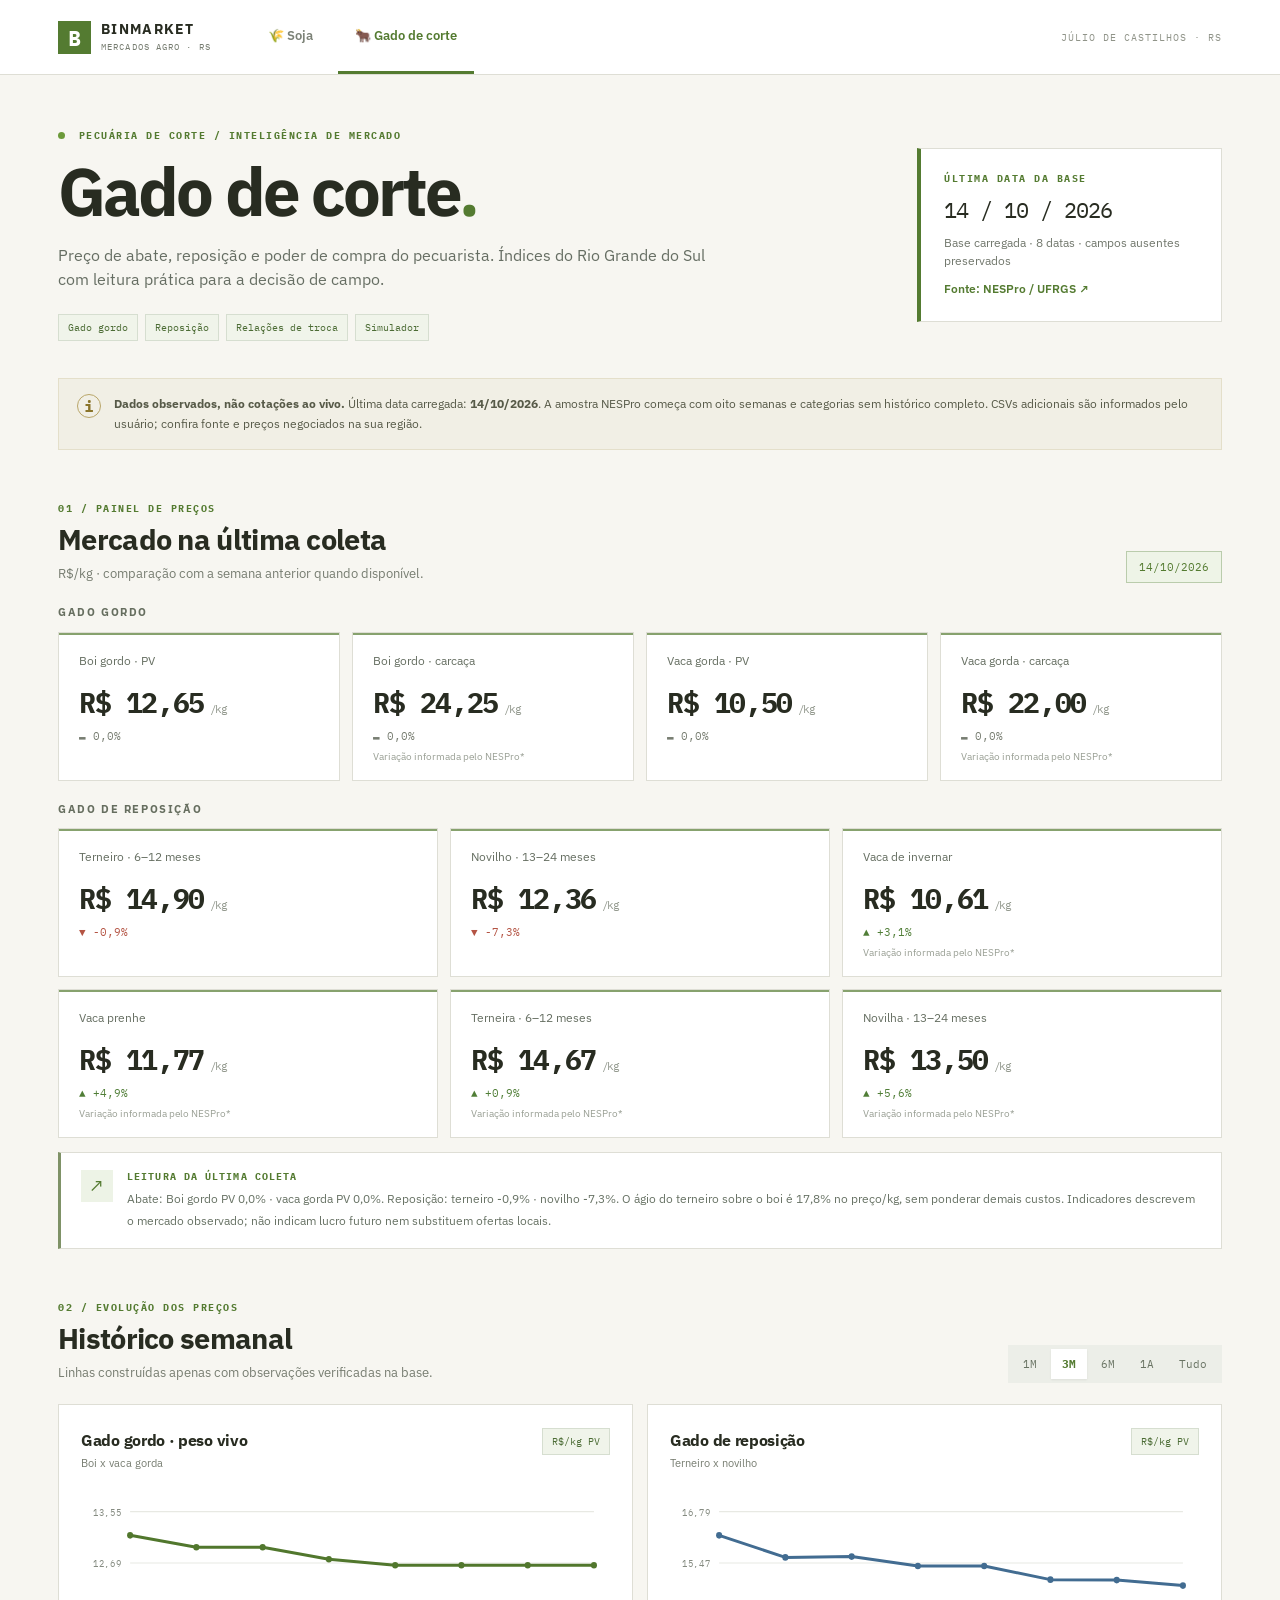
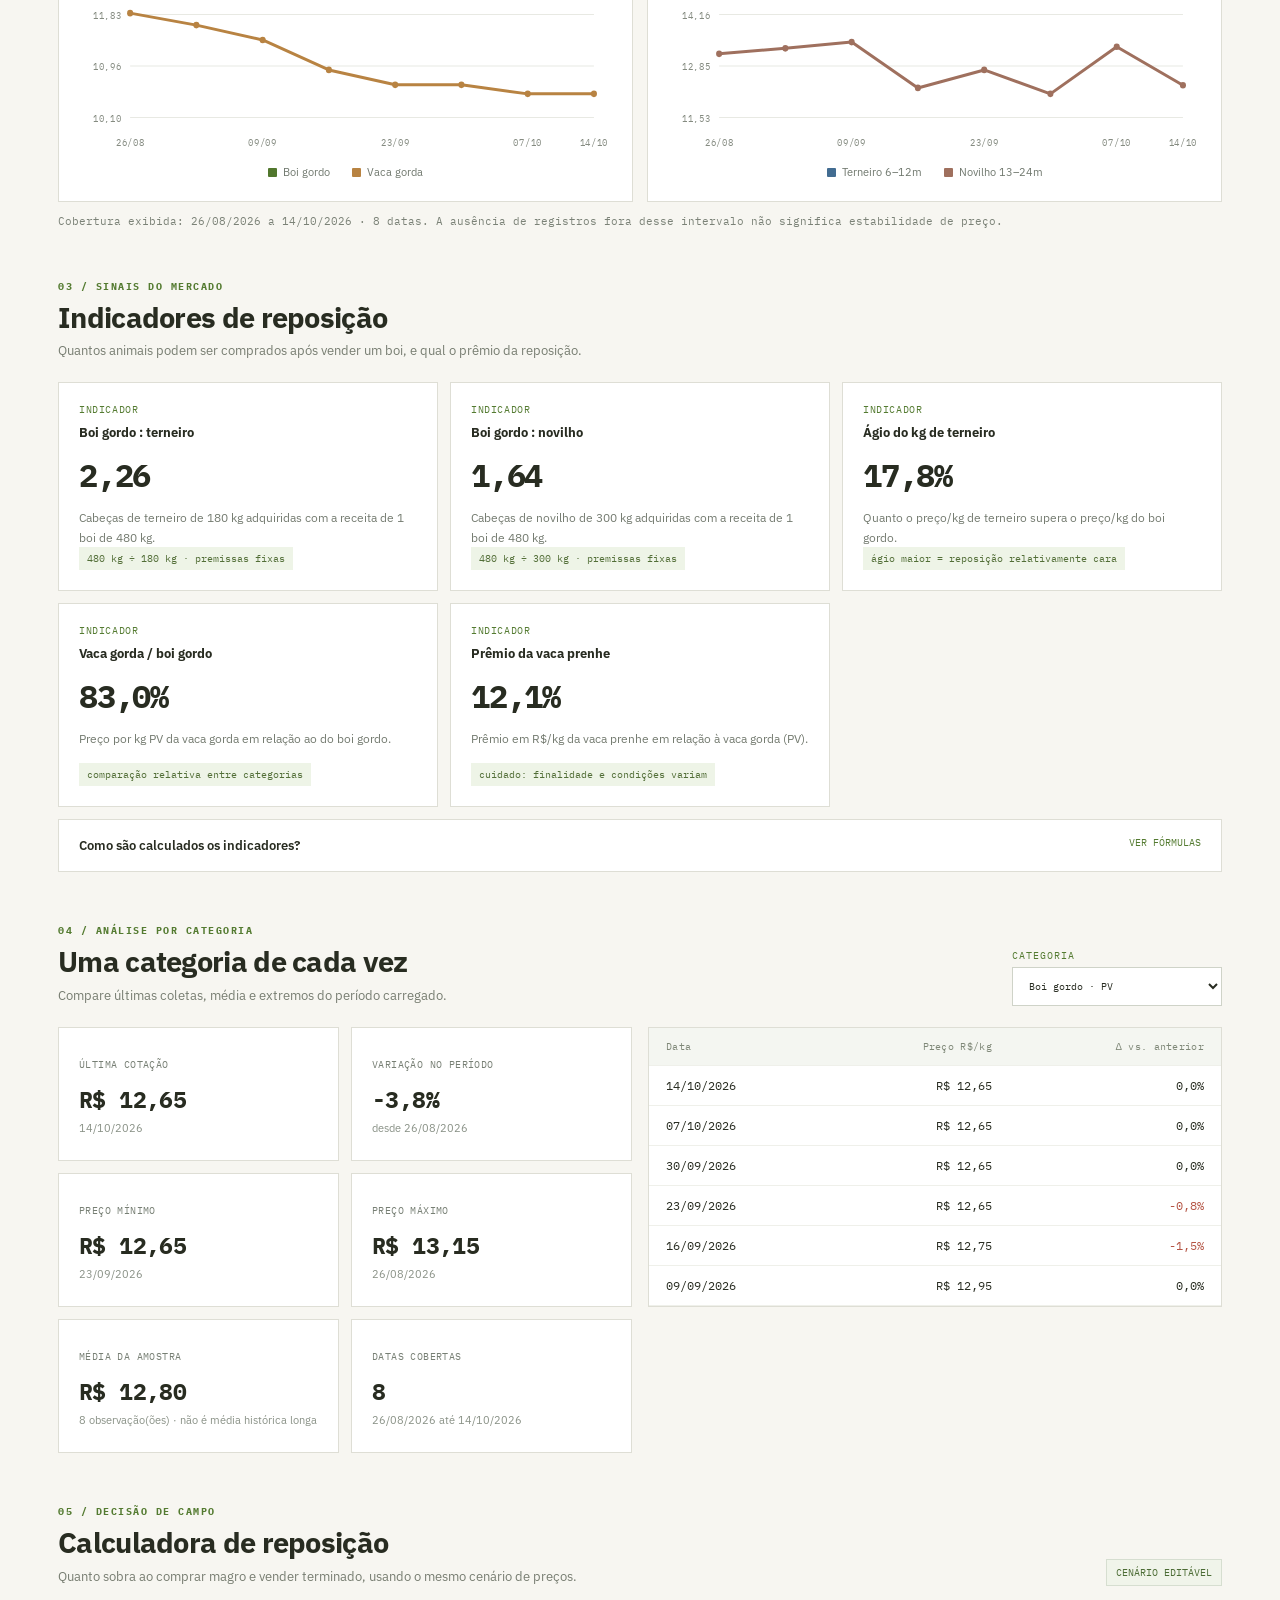
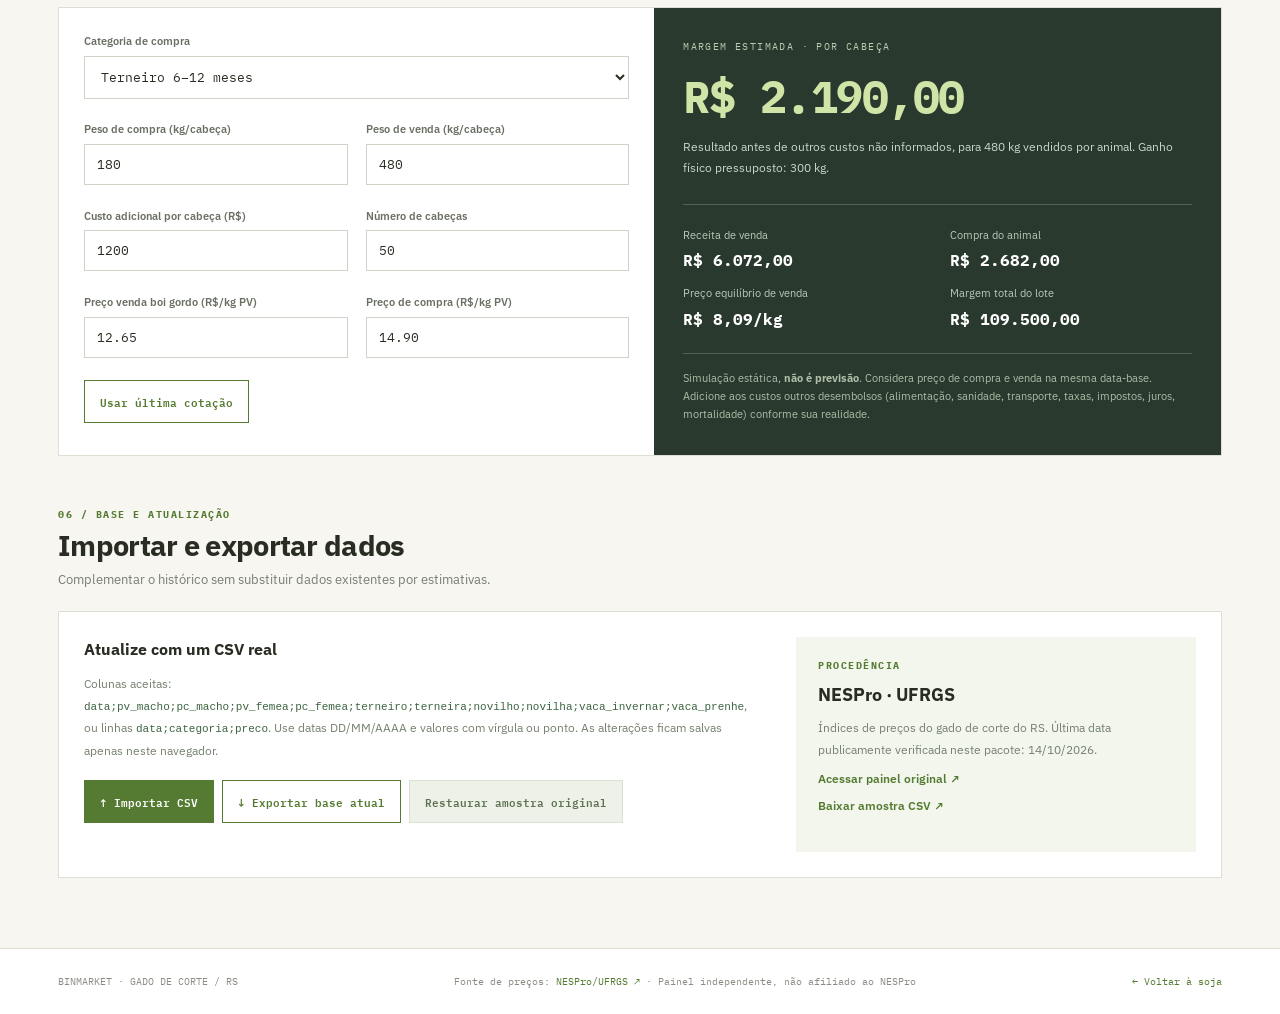
==== bovinos.html @ 2b0706f9 "feat: integrar painel de gado de corte ao BinMarket" ====
<!DOCTYPE html>
<html lang="pt-BR">
<head>
<meta charset="utf-8"><meta name="viewport" content="width=device-width, initial-scale=1">
<title>Gado de corte · BinMarket RS</title>
<meta name="description" content="Painel de gado gordo e reposição no RS. Preços NESPro/UFRGS, relações de troca, gráficos históricos e simulador de reposição.">
<link rel="preconnect" href="https://fonts.googleapis.com">
<link rel="preconnect" href="https://fonts.gstatic.com" crossorigin>
<link href="https://fonts.googleapis.com/css2?family=IBM+Plex+Mono:wght@400;500;600;700&family=IBM+Plex+Sans:wght@400;500;600;700&display=swap" rel="stylesheet">
<link rel="stylesheet" href="assets/bovinos.css">
<script defer src="assets/bovinos.js"></script>
</head>
<body>
<header class="app-nav" aria-label="Navegação do painel">
  <div class="app-nav-inner">
    <a class="brand" href="index.html"><span class="brand-square">B</span><span><strong>BINMARKET</strong><small>MERCADOS AGRO · RS</small></span></a>
    <nav class="market-tabs" aria-label="Mercado"><a href="index.html">🌾 Soja</a><a class="active" aria-current="page" href="bovinos.html">🐂 Gado de corte</a></nav>
    <span class="nav-region">JÚLIO DE CASTILHOS · RS</span>
  </div>
</header>
<main class="wrap">
  <section class="hero">
    <div><div class="eyebrow"><span class="pulse"></span> PECUÁRIA DE CORTE / INTELIGÊNCIA DE MERCADO</div><h1>Gado de corte<span class="title-dot">.</span></h1><p>Preço de abate, reposição e poder de compra do pecuarista. Índices do Rio Grande do Sul com leitura prática para a decisão de campo.</p><div class="hero-tags"><span>Gado gordo</span><span>Reposição</span><span>Relações de troca</span><span>Simulador</span></div></div>
    <aside class="hero-aside"><div class="aside-caption">ÚLTIMA DATA DA BASE</div><strong id="sourceDate">14 OUT 2026</strong><span id="seedNote">Série parcial · 8 semanas verificadas</span><a href="https://bovinos-indices.nesproufrgs.com/" target="_blank" rel="noopener noreferrer">Fonte: NESPro / UFRGS ↗</a></aside>
  </section>
  <div class="data-warning" role="note"><span class="warning-icon">i</span><div><strong>Dados observados, não cotações ao vivo.</strong> Última data carregada: <b id="dataWarningDate">14/10/2026</b>. A amostra NESPro começa com oito semanas e categorias sem histórico completo. CSVs adicionais são informados pelo usuário; confira fonte e preços negociados na sua região.</div></div>
  <section class="section" id="overview">
    <div class="section-head"><div><div class="section-index">01 / PAINEL DE PREÇOS</div><h2>Mercado na última coleta</h2><p>R$/kg · comparação com a semana anterior quando disponível.</p></div><div class="date-tag" id="lastDate">14/10/2026</div></div>
    <h3 class="minor-title">Gado gordo</h3><div class="kpi-grid kpi-four" id="slaughterCards"></div>
    <h3 class="minor-title">Gado de reposição</h3><div class="kpi-grid kpi-three" id="replacementCards"></div>
    <div class="market-readout"><div class="readout-mark">↗</div><div><div class="readout-head">LEITURA DA ÚLTIMA COLETA</div><p id="marketReadout">Calculando as variações a partir da série carregada.</p></div></div>
  </section>
  <section class="section" id="serie">
    <div class="section-head"><div><div class="section-index">02 / EVOLUÇÃO DOS PREÇOS</div><h2>Histórico semanal</h2><p>Linhas construídas apenas com observações verificadas na base.</p></div><div class="period-pills" role="group" aria-label="Período do gráfico"><button data-period="1" type="button">1M</button><button data-period="3" class="active" type="button">3M</button><button data-period="6" type="button">6M</button><button data-period="12" type="button">1A</button><button data-period="0" type="button">Tudo</button></div></div>
    <div class="chart-grid"><article class="chart-card"><div class="chart-heading"><div><h3>Gado gordo · peso vivo</h3><p>Boi x vaca gorda</p></div><span class="tag">R$/kg PV</span></div><div id="chartSlaughter" class="chart-wrap"></div><div class="legend"><span><i style="background:#51772d"></i>Boi gordo</span><span><i style="background:#b88342"></i>Vaca gorda</span></div></article><article class="chart-card"><div class="chart-heading"><div><h3>Gado de reposição</h3><p>Terneiro x novilho</p></div><span class="tag">R$/kg PV</span></div><div id="chartReplacement" class="chart-wrap"></div><div class="legend"><span><i style="background:#426c91"></i>Terneiro 6–12m</span><span><i style="background:#9f705e"></i>Novilho 13–24m</span></div></article></div>
    <div class="chart-foot" id="coverageNote"></div>
  </section>
  <section class="section" id="indicadores"><div class="section-head"><div><div class="section-index">03 / SINAIS DO MERCADO</div><h2>Indicadores de reposição</h2><p>Quantos animais podem ser comprados após vender um boi, e qual o prêmio da reposição.</p></div></div><div id="ratioCards" class="ratio-grid"></div>
    <details class="method"><summary>Como são calculados os indicadores? <span>VER FÓRMULAS</span></summary><div class="method-body"><p><b>Boi : terneiro</b> = (R$/kg boi × peso boi) ÷ (R$/kg terneiro × peso terneiro).</p><p><b>Boi : novilho</b> = (R$/kg boi × peso boi) ÷ (R$/kg novilho × peso novilho).</p><p><b>Ágio</b> = [(R$/kg terneiro ÷ R$/kg boi) − 1] × 100. <b>Vaca/boi</b> = (R$/kg vaca gorda ÷ R$/kg boi gordo) × 100.</p><p>São referências econômicas parciais: frete, impostos, comissão, perdas, ganho de peso e capital de giro podem alterar a vantagem real. Estes indicadores usam pesos de referência fixos (480, 180 e 300 kg); no simulador, você pode escolher outros pesos para seu negócio.</p></div></details>
  </section>
  <section class="section" id="detalhe"><div class="section-head"><div><div class="section-index">04 / ANÁLISE POR CATEGORIA</div><h2>Uma categoria de cada vez</h2><p>Compare últimas coletas, média e extremos do período carregado.</p></div><label class="select-box">CATEGORIA <select id="categorySelect"></select></label></div><div class="detail-grid"><div class="stat-grid" id="categoryStats"></div><div class="history-table-wrap"><table><thead><tr><th>Data</th><th>Preço R$/kg</th><th>Δ vs. anterior</th></tr></thead><tbody id="historyRows"></tbody></table></div></div></section>
  <section class="section" id="simular"><div class="section-head"><div><div class="section-index">05 / DECISÃO DE CAMPO</div><h2>Calculadora de reposição</h2><p>Quanto sobra ao comprar magro e vender terminado, usando o mesmo cenário de preços.</p></div><span class="tag">CENÁRIO EDITÁVEL</span></div><div class="sim-shell"><div class="sim-form"><label>Categoria de compra<select id="simCategory"><option value="terneiro">Terneiro 6–12 meses</option><option value="novilho">Novilho 13–24 meses</option></select></label><label>Peso de compra (kg/cabeça)<input id="purchaseWeight" type="number" min="1" max="1000" step="1" value="180"></label><label>Peso de venda (kg/cabeça)<input id="saleWeight" type="number" min="1" max="1300" step="1" value="480"></label><label>Custo adicional por cabeça (R$)<input id="costHead" type="number" min="0" step="50" value="1200"></label><label>Número de cabeças<input id="heads" type="number" min="1" max="100000" step="1" value="50"></label><label>Preço venda boi gordo (R$/kg PV)<input id="salePrice" type="number" min="0.01" step="0.01" value="12.65"></label><label>Preço de compra (R$/kg PV)<input id="purchasePrice" type="number" min="0.01" step="0.01" value="14.90"></label><div class="sim-actions"><button id="resetPrices" type="button" class="btn-outline">Usar última cotação</button></div></div><div class="sim-result"><div class="result-label">MARGEM ESTIMADA · POR CABEÇA</div><div id="marginHead" class="result-number">—</div><p id="marginDescription"></p><div class="result-grid"><div><small>Receita de venda</small><strong id="revenueHead">—</strong></div><div><small>Compra do animal</small><strong id="purchaseHead">—</strong></div><div><small>Preço equilíbrio de venda</small><strong id="breakEven">—</strong></div><div><small>Margem total do lote</small><strong id="marginTotal">—</strong></div></div><div class="sim-note">Simulação estática, <b>não é previsão</b>. Considera preço de compra e venda na mesma data-base. Adicione aos custos outros desembolsos (alimentação, sanidade, transporte, taxas, impostos, juros, mortalidade) conforme sua realidade.</div></div></div></section>
  <section class="section" id="dados"><div class="section-head"><div><div class="section-index">06 / BASE E ATUALIZAÇÃO</div><h2>Importar e exportar dados</h2><p>Complementar o histórico sem substituir dados existentes por estimativas.</p></div></div><div class="import-panel"><div><h3>Atualize com um CSV real</h3><p>Colunas aceitas: <code>data;pv_macho;pc_macho;pv_femea;pc_femea;terneiro;terneira;novilho;novilha;vaca_invernar;vaca_prenhe</code>, ou linhas <code>data;categoria;preco</code>. Use datas DD/MM/AAAA e valores com vírgula ou ponto. As alterações ficam salvas apenas neste navegador.</p><div class="button-bar"><label class="btn-primary file-btn">↑ Importar CSV<input type="file" id="csvInput" accept=".csv,text/csv,text/plain" hidden></label><button type="button" class="btn-outline" id="exportCsv">↓ Exportar base atual</button><button type="button" class="btn-soft" id="resetData">Restaurar amostra original</button></div><div id="importStatus" class="import-status" role="status" aria-live="polite"></div></div><aside class="source-box"><span class="source-head">PROCEDÊNCIA</span><strong>NESPro · UFRGS</strong><p>Índices de preços do gado de corte do RS. Última data publicamente verificada neste pacote: 14/10/2026.</p><a href="https://bovinos-indices.nesproufrgs.com/" target="_blank" rel="noopener noreferrer">Acessar painel original ↗</a><a href="data/bovinos/nespro_2026-10-14.csv" download>Baixar amostra CSV ↗</a></aside></div></section>
</main>
<footer><div class="wrap footer-inner"><span>BINMARKET · GADO DE CORTE / RS</span><span>Fonte de preços: <a href="https://bovinos-indices.nesproufrgs.com/" target="_blank" rel="noopener noreferrer">NESPro/UFRGS ↗</a> · Painel independente, não afiliado ao NESPro</span><a href="index.html">← Voltar à soja</a></div></footer>
<div id="chartTooltip" class="chart-tooltip" role="tooltip" hidden></div>
</body></html>
---- assets/bovinos.css ----
:root{--bg:#f7f6f1;--card:#fff;--ink:#282c21;--muted:#777d71;--line:#deded5;--green:#547b31;--green-soft:#ecf2e5;--blue:#426c91;--brown:#b88342;--red:#b45444;--mono:'IBM Plex Mono',monospace;--sans:'IBM Plex Sans',sans-serif}
*{box-sizing:border-box}html{scroll-behavior:smooth}body{margin:0;background:var(--bg);font-family:var(--sans);color:var(--ink);line-height:1.5}button,input,select{font:inherit}button,a{transition:background .15s,color .15s,border-color .15s}a{color:var(--green)}.wrap{max-width:1220px;margin:0 auto;padding:0 28px}.app-nav{background:#fff;border-bottom:1px solid var(--line)}.app-nav-inner{max-width:1220px;min-height:74px;margin:auto;padding:0 28px;display:flex;align-items:center;gap:40px}.brand{display:flex;align-items:center;gap:10px;text-decoration:none;color:var(--ink);white-space:nowrap}.brand-square{display:grid;place-items:center;width:33px;height:33px;background:var(--green);color:#fff;font:bold 22px var(--mono)}.brand strong{display:block;font-size:14px;line-height:1.1;letter-spacing:1.3px}.brand small{display:block;margin-top:3px;font:9px var(--mono);letter-spacing:1.1px;color:var(--muted)}.market-tabs{align-self:stretch;display:flex;align-items:stretch;gap:8px}.market-tabs a{display:flex;align-items:center;padding:0 17px;border-bottom:3px solid transparent;text-decoration:none;font-weight:600;font-size:13px;color:#7c8277}.market-tabs a:hover{color:var(--ink)}.market-tabs a.active{color:var(--green);border-bottom-color:var(--green)}.nav-region{margin-left:auto;color:#909489;font:10px var(--mono);letter-spacing:1px;white-space:nowrap}.hero{display:grid;grid-template-columns:1fr 305px;gap:60px;align-items:center;padding:54px 0 37px}.eyebrow,.section-index,.aside-caption,.source-head{font:10px var(--mono);color:var(--green);letter-spacing:1.5px;font-weight:700}.pulse{display:inline-block;width:7px;height:7px;border-radius:50%;background:#6c9a3a;margin-right:6px}.hero h1{font-size:clamp(40px,5.4vw,67px);letter-spacing:-2.9px;line-height:1.06;margin:13px 0 17px;font-weight:700}.title-dot{color:var(--green)}.hero p{max-width:650px;color:#666e63;font-size:16px;margin:0 0 23px}.hero-tags{display:flex;gap:7px;flex-wrap:wrap}.hero-tags span,.tag{font:10px var(--mono);padding:6px 9px;border:1px solid #d6ded0;color:#4c6c35;background:#f0f4ea;white-space:nowrap}.hero-aside{border:1px solid var(--line);border-left:4px solid var(--green);padding:23px;background:white;display:flex;flex-direction:column;gap:10px}.hero-aside strong{font:22px var(--mono);letter-spacing:-1px}.hero-aside>span{font-size:12px;color:#71776c}.hero-aside a{font-size:12px;font-weight:600;text-decoration:none}.data-warning{display:flex;gap:13px;padding:15px 18px;background:#f1efe5;border:1px solid #e4dfca;color:#575a48;font-size:12px;line-height:1.65}.warning-icon{font:bold 16px var(--mono);display:grid;place-items:center;width:24px;height:24px;flex:none;border:1px solid #b9a669;border-radius:50%;color:#8a742a}.section{margin-top:52px}.section-head{display:flex;justify-content:space-between;align-items:end;gap:20px;margin-bottom:21px}.section-head h2{font-size:29px;line-height:1.1;margin:9px 0 8px;letter-spacing:-.7px}.section-head p{font-size:13px;color:var(--muted);margin:0}.date-tag{font:11px var(--mono);color:var(--green);padding:8px 12px;border:1px solid #baccac;background:#eef4e7;white-space:nowrap}.minor-title{font-size:11px;font-weight:700;letter-spacing:1.6px;text-transform:uppercase;margin:20px 0 11px;color:#666e5f}.kpi-grid{display:grid;gap:12px}.kpi-four{grid-template-columns:repeat(4,minmax(0,1fr))}.kpi-three{grid-template-columns:repeat(3,minmax(0,1fr))}.kpi{background:var(--card);border:1px solid var(--line);padding:19px 20px 16px;min-height:132px;position:relative}.kpi:before{content:'';position:absolute;top:0;left:0;right:0;height:2px;background:var(--green);opacity:.7}.kpi-label{font-size:12px;color:#666f62}.kpi-price{font:700 28px var(--mono);margin:14px 0 8px;letter-spacing:-1.4px;white-space:nowrap}.kpi-price small{font:11px var(--mono);color:#92988d;margin-left:6px}.delta{font:11px var(--mono);display:flex;gap:7px;align-items:center}.delta.up{color:#507e37}.delta.down{color:var(--red)}.delta.flat{color:var(--muted)}.kpi-note{font-size:10px;color:#999f94;margin-top:6px}.period-pills{display:flex;gap:3px;background:#eceee8;padding:4px}.period-pills button{border:0;background:transparent;padding:8px 11px;font:11px var(--mono);color:#697363;cursor:pointer}.period-pills button.active{background:#fff;color:var(--green);box-shadow:0 1px 2px #0001;font-weight:700}.chart-grid{display:grid;grid-template-columns:1fr 1fr;gap:14px}.chart-card{border:1px solid var(--line);background:#fff;padding:23px 22px 20px;min-width:0}.chart-heading{display:flex;justify-content:space-between;align-items:start;gap:8px}.chart-heading h3{font-size:16px;letter-spacing:-.3px;margin:0}.chart-heading p{font-size:11px;color:var(--muted);margin:3px 0}.chart-wrap{height:258px;margin:22px 0 10px;position:relative}.chart-wrap svg{width:100%;height:100%;display:block;overflow:visible}.axis-label{fill:#858b81;font:10px var(--mono)}.gridline{stroke:#e8e9e3;stroke-width:1}.chart-hit{fill:transparent;cursor:crosshair}.chart-tooltip{position:fixed;z-index:200;pointer-events:none;background:#253126;color:#fff;border:1px solid #445440;padding:9px 12px;box-shadow:0 10px 24px #0002;white-space:nowrap;font:11px var(--mono);line-height:1.7}.legend{display:flex;justify-content:center;gap:22px;color:#6f776d;font-size:11px}.legend span{display:flex;align-items:center;gap:6px}.legend i{width:9px;height:9px;display:inline-block;border-radius:1px}.chart-foot{font:11px var(--mono);color:#7b8277;margin-top:12px}.ratio-grid{display:grid;grid-template-columns:repeat(3,minmax(0,1fr));gap:12px}.ratio{background:#fff;border:1px solid var(--line);padding:20px;display:flex;flex-direction:column;min-height:204px}.ratio small{font:10px var(--mono);color:var(--green);letter-spacing:.6px}.ratio h3{font-size:13px;margin:7px 0 12px}.ratio-number{font:700 32px var(--mono);letter-spacing:-1.2px}.ratio p{margin:12px 0 0;font-size:12px;color:#747b70;line-height:1.6}.ratio .badge{display:inline-block;font:10px var(--mono);align-self:start;padding:5px 8px;background:#eef4e7;color:#526e37;margin-top:auto}.method{margin-top:12px;background:#fff;border:1px solid var(--line)}.method summary{cursor:pointer;padding:16px 20px;font-size:13px;font-weight:600;display:flex;justify-content:space-between}.method summary span{font:10px var(--mono);color:var(--green)}.method-body{border-top:1px solid var(--line);padding:10px 20px;color:#657063;font-size:12px}.method-body p{margin:9px 0}.select-box{display:flex;flex-direction:column;gap:5px;font:10px var(--mono);color:var(--green);letter-spacing:1px}.select-box select{min-width:210px}.select-box select,.sim-form select,.sim-form input{background:#fff;border:1px solid #cfd3c8;color:var(--ink);padding:11px 12px;border-radius:0;outline-color:var(--green)}.detail-grid{display:grid;grid-template-columns:1fr 1fr;gap:16px;align-items:start}.stat-grid{display:grid;grid-template-columns:repeat(2,minmax(0,1fr));gap:12px}.stat{border:1px solid var(--line);padding:22px 20px;background:#fff;min-height:126px}.stat small{font:10px var(--mono);color:#777f74;letter-spacing:.4px}.stat strong{display:block;font:700 23px var(--mono);margin-top:10px;letter-spacing:-.6px}.stat span{font-size:11px;color:#899186}.history-table-wrap{overflow-x:auto;border:1px solid var(--line);background:#fff;max-height:280px;overflow-y:auto}table{width:100%;border-collapse:collapse;white-space:nowrap;text-align:right;font:12px var(--mono)}th,td{padding:12px 17px;border-bottom:1px solid #eff0ea}th{background:#f4f6f1;position:sticky;top:0;z-index:1;font:10px var(--mono);color:#7f8878;letter-spacing:.3px}th:first-child,td:first-child{text-align:left}.sim-shell{display:grid;grid-template-columns:1.05fr 1fr;border:1px solid var(--line);background:#fff}.sim-form{padding:25px;display:grid;grid-template-columns:1fr 1fr;gap:16px 18px}.sim-form label{display:flex;flex-direction:column;gap:6px;font-size:11px;font-weight:600;color:#697063}.sim-form label:first-child{grid-column:1/-1}.sim-form input,.sim-form select{width:100%;font:13px var(--mono)}.sim-actions{grid-column:1/-1}.sim-result{background:#29392e;color:#e8f0e2;padding:32px 29px}.result-label{font:10px var(--mono);letter-spacing:1.4px;color:#bbcbb1}.result-number{font:700 clamp(30px,3.5vw,45px) var(--mono);color:#d0e4a8;margin:14px 0 10px;letter-spacing:-1.5px}.sim-result>p{font-size:12px;color:#cad6c6;line-height:1.7}.result-grid{display:grid;grid-template-columns:1fr 1fr;gap:15px 25px;margin-top:26px;padding-top:22px;border-top:1px solid #526456}.result-grid small{display:block;color:#bdcab8;font-size:11px}.result-grid strong{display:block;font:700 16px var(--mono);color:#fff;margin-top:7px}.sim-note{border-top:1px solid #526456;margin-top:24px;padding-top:15px;color:#b0bea8;font-size:11px;line-height:1.65}.button-bar{display:flex;gap:8px;flex-wrap:wrap;margin-top:18px}button,.file-btn{cursor:pointer}.btn-primary,.btn-outline,.btn-soft{border:1px solid var(--green);padding:11px 15px;font:600 11px var(--mono);text-align:center;text-decoration:none;display:inline-flex;align-items:center;justify-content:center}.btn-primary{background:var(--green);color:#fff}.btn-outline{background:#fff;color:var(--green)}.btn-soft{background:#eef1e7;color:#5f7255;border-color:#dae1d3}.btn-primary:hover{background:#3c6326}.btn-outline:hover{background:#eef5e8}.import-panel{display:grid;grid-template-columns:1.7fr 1fr;gap:32px;background:#fff;border:1px solid var(--line);padding:25px}.import-panel h3{font-size:16px;margin:0 0 8px}.import-panel p{font-size:12px;line-height:1.85;color:#75806f}.import-panel code{font-size:11px;overflow-wrap:anywhere;color:#3d6441}.import-status{font:11px var(--mono);margin-top:13px;color:var(--green);min-height:16px}.source-box{background:#f2f6ed;padding:22px;display:flex;flex-direction:column;gap:9px;align-items:start}.source-box strong{font-size:18px}.source-box p{margin:0}.source-box a{font-size:12px;text-decoration:none;font-weight:600}footer{border-top:1px solid var(--line);margin-top:70px;background:#fff}.footer-inner{padding-top:26px;padding-bottom:26px;display:flex;justify-content:space-between;gap:20px;color:#898e84;font:10px var(--mono)}footer a{text-decoration:none}button:focus-visible,a:focus-visible,input:focus-visible,select:focus-visible{outline:2px solid #4b8731;outline-offset:3px}
@media(max-width:950px){.nav-region{display:none}.hero{grid-template-columns:1fr 255px;gap:18px}.kpi-four{grid-template-columns:repeat(2,minmax(0,1fr))}.kpi-three{grid-template-columns:repeat(3,minmax(0,1fr))}.ratio-grid{grid-template-columns:repeat(2,minmax(0,1fr))}.chart-grid{grid-template-columns:1fr}.chart-wrap{height:260px}.detail-grid{grid-template-columns:1fr 1.1fr}.import-panel{grid-template-columns:1fr}}
@media(max-width:640px){.wrap{padding-left:15px;padding-right:15px}.app-nav-inner{padding:8px 13px;flex-direction:column;gap:5px;align-items:stretch}.brand{align-self:flex-start;margin:3px 0}.market-tabs{width:100%}.market-tabs a{flex:1;justify-content:center;padding:10px}.hero{grid-template-columns:1fr;padding:32px 0 23px}.hero h1{font-size:43px}.hero-aside{padding:17px}.section{margin-top:38px}.section-head{flex-wrap:wrap;align-items:start}.section-head h2{font-size:24px}.date-tag{align-self:start}.kpi-four,.kpi-three{grid-template-columns:repeat(2,minmax(0,1fr));gap:8px}.kpi{padding:15px 12px;min-height:115px}.kpi-price{font-size:23px}.ratio-grid{grid-template-columns:1fr}.ratio{min-height:auto}.chart-card{padding:18px 12px}.chart-wrap{height:215px}.period-pills button{padding:7px 9px}.detail-grid,.sim-shell{grid-template-columns:1fr}.sim-form{padding:18px;gap:12px}.sim-result{padding:24px 20px}.stat{min-height:110px;padding:18px 14px}.stat strong{font-size:19px}.footer-inner{flex-direction:column;gap:9px}.source-box{margin-top:4px}.import-panel{padding:16px}}
@media print{.app-nav,.button-bar,.period-pills,.market-tabs{display:none!important}.section{break-inside:avoid}.wrap{max-width:none}.chart-grid{display:block}.chart-card{margin:15px 0}body{background:#fff}}

.market-readout{margin-top:14px;display:flex;gap:14px;align-items:start;background:#fff;border:1px solid var(--line);border-left:3px solid #7f9267;padding:17px 20px}.readout-mark{width:32px;height:32px;display:grid;place-items:center;background:#edf3e6;color:var(--green);font-size:19px;flex:none}.readout-head{font:700 10px var(--mono);color:var(--green);letter-spacing:1.1px}.market-readout p{font-size:12px;color:#677264;line-height:1.8;margin:5px 0 0}
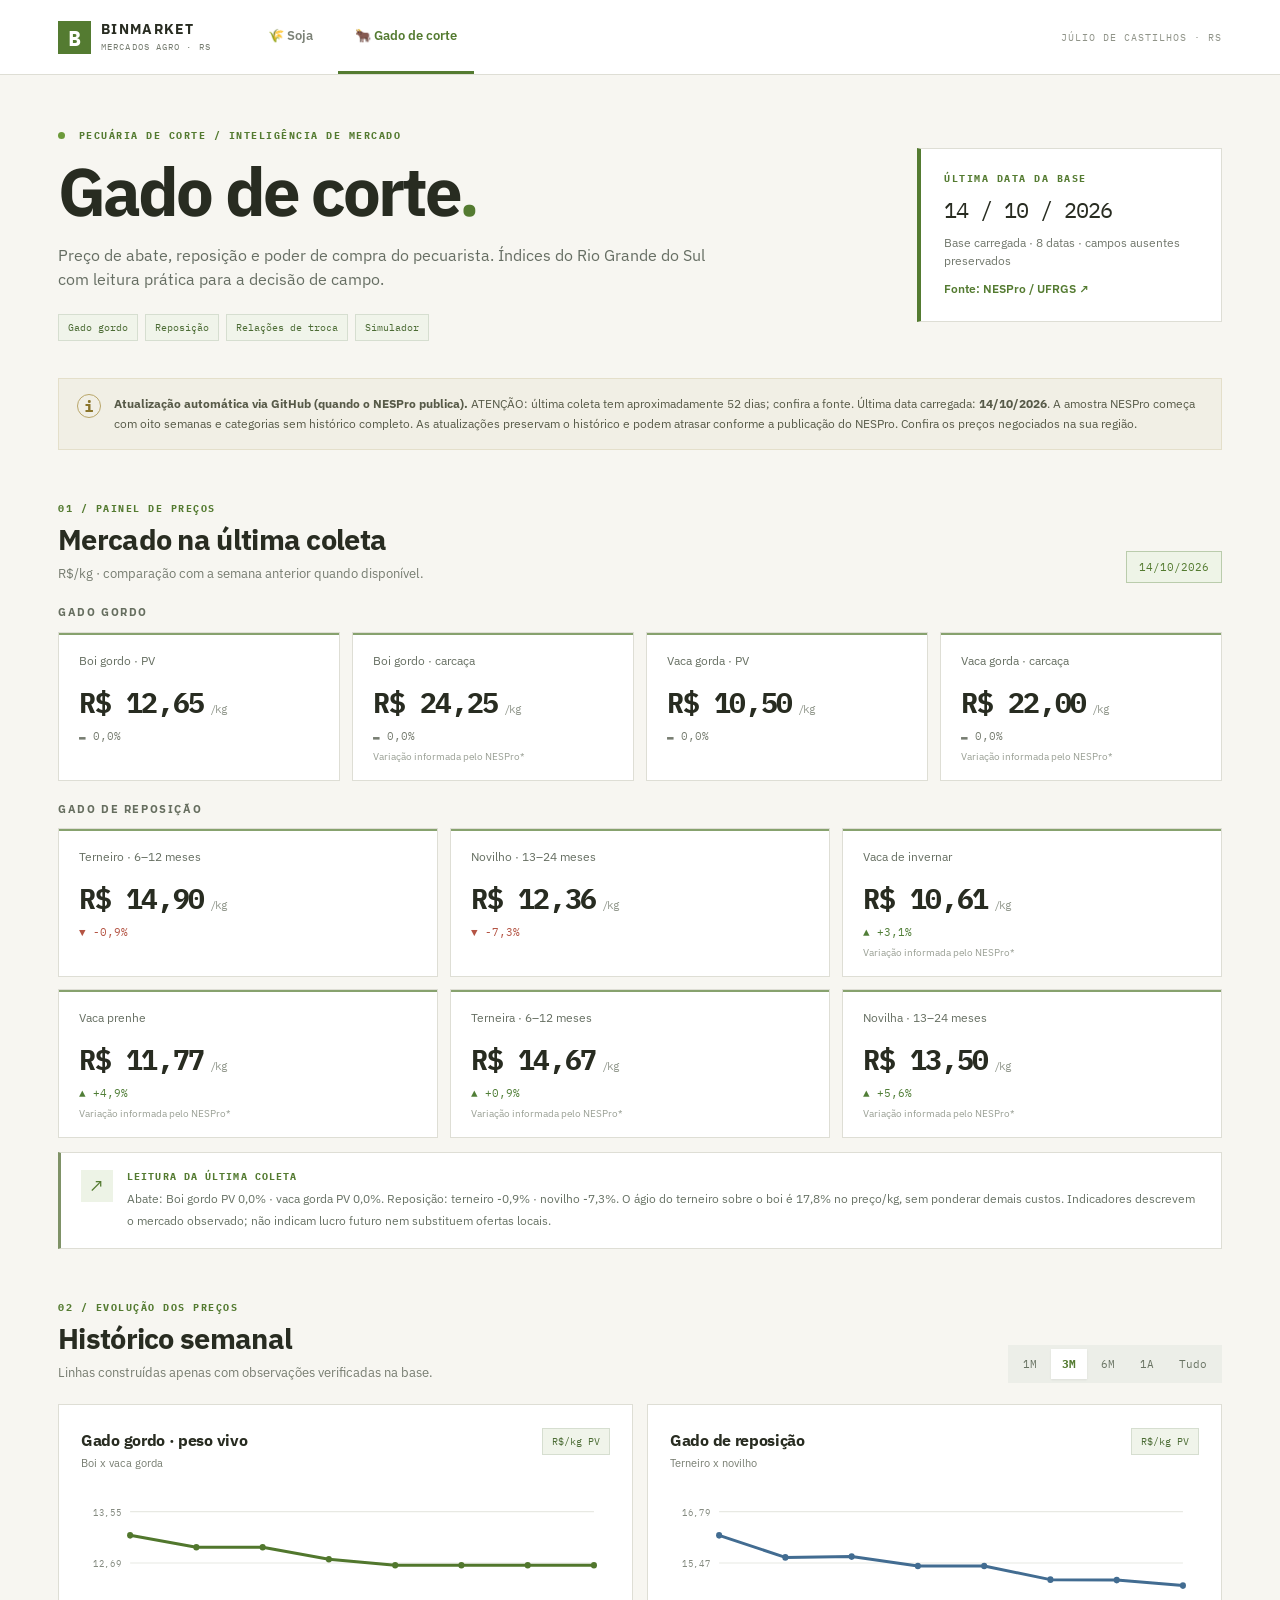
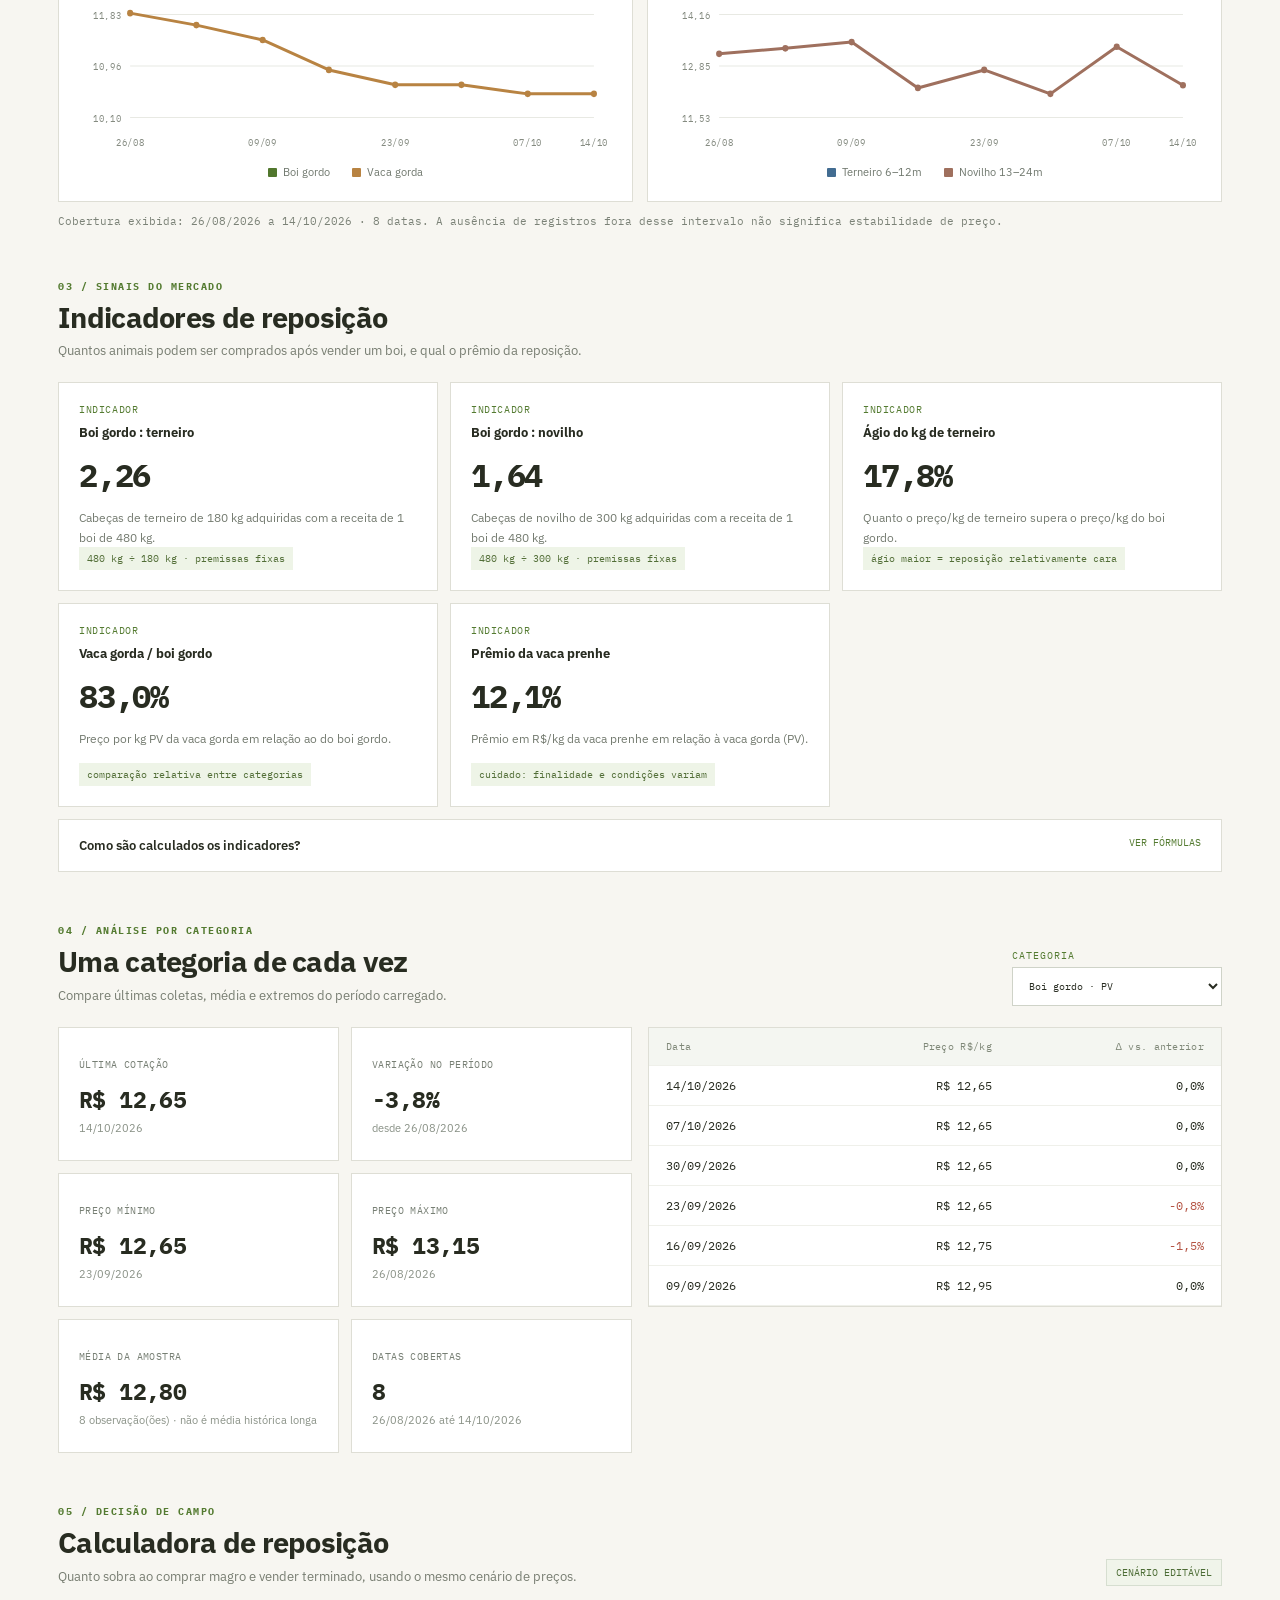
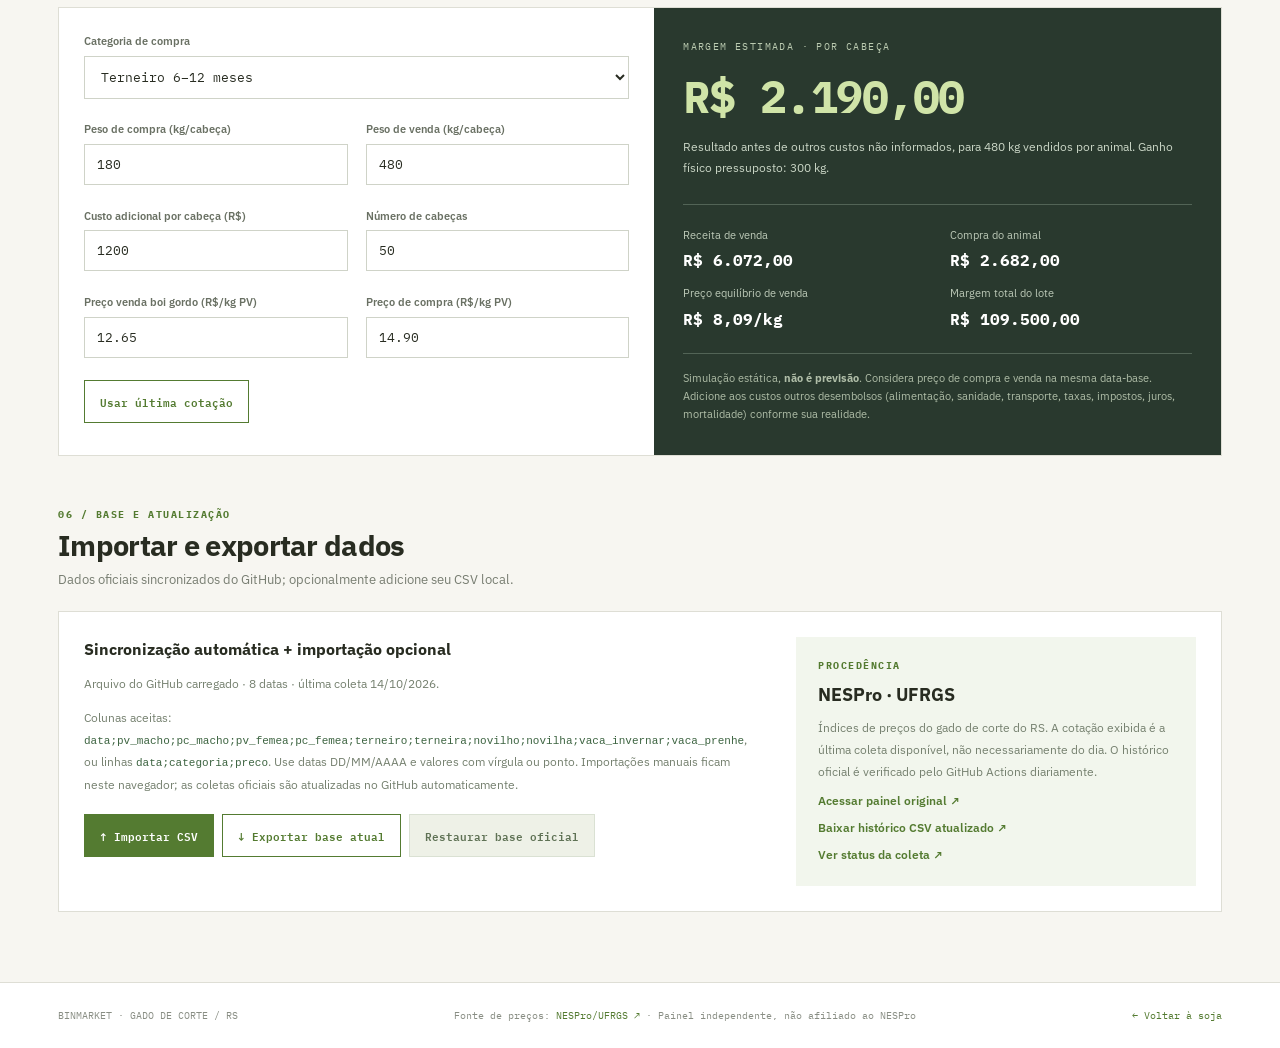
==== commit 1b1a6904: "feat: automatizar cotações NESPro e sincronização do gado de corte" ====
--- a/bovinos.html
+++ b/bovinos.html
@@ -23,7 +23,7 @@
     <div><div class="eyebrow"><span class="pulse"></span> PECUÁRIA DE CORTE / INTELIGÊNCIA DE MERCADO</div><h1>Gado de corte<span class="title-dot">.</span></h1><p>Preço de abate, reposição e poder de compra do pecuarista. Índices do Rio Grande do Sul com leitura prática para a decisão de campo.</p><div class="hero-tags"><span>Gado gordo</span><span>Reposição</span><span>Relações de troca</span><span>Simulador</span></div></div>
     <aside class="hero-aside"><div class="aside-caption">ÚLTIMA DATA DA BASE</div><strong id="sourceDate">14 OUT 2026</strong><span id="seedNote">Série parcial · 8 semanas verificadas</span><a href="https://bovinos-indices.nesproufrgs.com/" target="_blank" rel="noopener noreferrer">Fonte: NESPro / UFRGS ↗</a></aside>
   </section>
-  <div class="data-warning" role="note"><span class="warning-icon">i</span><div><strong>Dados observados, não cotações ao vivo.</strong> Última data carregada: <b id="dataWarningDate">14/10/2026</b>. A amostra NESPro começa com oito semanas e categorias sem histórico completo. CSVs adicionais são informados pelo usuário; confira fonte e preços negociados na sua região.</div></div>
+  <div class="data-warning" role="note"><span class="warning-icon">i</span><div><strong>Atualização automática via GitHub (quando o NESPro publica).</strong> <span id="freshnessStatus"></span> Última data carregada: <b id="dataWarningDate">14/10/2026</b>. A amostra NESPro começa com oito semanas e categorias sem histórico completo. As atualizações preservam o histórico e podem atrasar conforme a publicação do NESPro. Confira os preços negociados na sua região.</div></div>
   <section class="section" id="overview">
     <div class="section-head"><div><div class="section-index">01 / PAINEL DE PREÇOS</div><h2>Mercado na última coleta</h2><p>R$/kg · comparação com a semana anterior quando disponível.</p></div><div class="date-tag" id="lastDate">14/10/2026</div></div>
     <h3 class="minor-title">Gado gordo</h3><div class="kpi-grid kpi-four" id="slaughterCards"></div>
@@ -40,7 +40,7 @@
   </section>
   <section class="section" id="detalhe"><div class="section-head"><div><div class="section-index">04 / ANÁLISE POR CATEGORIA</div><h2>Uma categoria de cada vez</h2><p>Compare últimas coletas, média e extremos do período carregado.</p></div><label class="select-box">CATEGORIA <select id="categorySelect"></select></label></div><div class="detail-grid"><div class="stat-grid" id="categoryStats"></div><div class="history-table-wrap"><table><thead><tr><th>Data</th><th>Preço R$/kg</th><th>Δ vs. anterior</th></tr></thead><tbody id="historyRows"></tbody></table></div></div></section>
   <section class="section" id="simular"><div class="section-head"><div><div class="section-index">05 / DECISÃO DE CAMPO</div><h2>Calculadora de reposição</h2><p>Quanto sobra ao comprar magro e vender terminado, usando o mesmo cenário de preços.</p></div><span class="tag">CENÁRIO EDITÁVEL</span></div><div class="sim-shell"><div class="sim-form"><label>Categoria de compra<select id="simCategory"><option value="terneiro">Terneiro 6–12 meses</option><option value="novilho">Novilho 13–24 meses</option></select></label><label>Peso de compra (kg/cabeça)<input id="purchaseWeight" type="number" min="1" max="1000" step="1" value="180"></label><label>Peso de venda (kg/cabeça)<input id="saleWeight" type="number" min="1" max="1300" step="1" value="480"></label><label>Custo adicional por cabeça (R$)<input id="costHead" type="number" min="0" step="50" value="1200"></label><label>Número de cabeças<input id="heads" type="number" min="1" max="100000" step="1" value="50"></label><label>Preço venda boi gordo (R$/kg PV)<input id="salePrice" type="number" min="0.01" step="0.01" value="12.65"></label><label>Preço de compra (R$/kg PV)<input id="purchasePrice" type="number" min="0.01" step="0.01" value="14.90"></label><div class="sim-actions"><button id="resetPrices" type="button" class="btn-outline">Usar última cotação</button></div></div><div class="sim-result"><div class="result-label">MARGEM ESTIMADA · POR CABEÇA</div><div id="marginHead" class="result-number">—</div><p id="marginDescription"></p><div class="result-grid"><div><small>Receita de venda</small><strong id="revenueHead">—</strong></div><div><small>Compra do animal</small><strong id="purchaseHead">—</strong></div><div><small>Preço equilíbrio de venda</small><strong id="breakEven">—</strong></div><div><small>Margem total do lote</small><strong id="marginTotal">—</strong></div></div><div class="sim-note">Simulação estática, <b>não é previsão</b>. Considera preço de compra e venda na mesma data-base. Adicione aos custos outros desembolsos (alimentação, sanidade, transporte, taxas, impostos, juros, mortalidade) conforme sua realidade.</div></div></div></section>
-  <section class="section" id="dados"><div class="section-head"><div><div class="section-index">06 / BASE E ATUALIZAÇÃO</div><h2>Importar e exportar dados</h2><p>Complementar o histórico sem substituir dados existentes por estimativas.</p></div></div><div class="import-panel"><div><h3>Atualize com um CSV real</h3><p>Colunas aceitas: <code>data;pv_macho;pc_macho;pv_femea;pc_femea;terneiro;terneira;novilho;novilha;vaca_invernar;vaca_prenhe</code>, ou linhas <code>data;categoria;preco</code>. Use datas DD/MM/AAAA e valores com vírgula ou ponto. As alterações ficam salvas apenas neste navegador.</p><div class="button-bar"><label class="btn-primary file-btn">↑ Importar CSV<input type="file" id="csvInput" accept=".csv,text/csv,text/plain" hidden></label><button type="button" class="btn-outline" id="exportCsv">↓ Exportar base atual</button><button type="button" class="btn-soft" id="resetData">Restaurar amostra original</button></div><div id="importStatus" class="import-status" role="status" aria-live="polite"></div></div><aside class="source-box"><span class="source-head">PROCEDÊNCIA</span><strong>NESPro · UFRGS</strong><p>Índices de preços do gado de corte do RS. Última data publicamente verificada neste pacote: 14/10/2026.</p><a href="https://bovinos-indices.nesproufrgs.com/" target="_blank" rel="noopener noreferrer">Acessar painel original ↗</a><a href="data/bovinos/nespro_2026-10-14.csv" download>Baixar amostra CSV ↗</a></aside></div></section>
+  <section class="section" id="dados"><div class="section-head"><div><div class="section-index">06 / BASE E ATUALIZAÇÃO</div><h2>Importar e exportar dados</h2><p>Dados oficiais sincronizados do GitHub; opcionalmente adicione seu CSV local.</p></div></div><div class="import-panel"><div><h3>Sincronização automática + importação opcional</h3><p id="remoteUpdateStatus" role="status" aria-live="polite">Buscando histórico oficial no GitHub...</p><p>Colunas aceitas: <code>data;pv_macho;pc_macho;pv_femea;pc_femea;terneiro;terneira;novilho;novilha;vaca_invernar;vaca_prenhe</code>, ou linhas <code>data;categoria;preco</code>. Use datas DD/MM/AAAA e valores com vírgula ou ponto. Importações manuais ficam neste navegador; as coletas oficiais são atualizadas no GitHub automaticamente.</p><div class="button-bar"><label class="btn-primary file-btn">↑ Importar CSV<input type="file" id="csvInput" accept=".csv,text/csv,text/plain" hidden></label><button type="button" class="btn-outline" id="exportCsv">↓ Exportar base atual</button><button type="button" class="btn-soft" id="resetData">Restaurar base oficial</button></div><div id="importStatus" class="import-status" role="status" aria-live="polite"></div></div><aside class="source-box"><span class="source-head">PROCEDÊNCIA</span><strong>NESPro · UFRGS</strong><p>Índices de preços do gado de corte do RS. A cotação exibida é a última coleta disponível, não necessariamente do dia. O histórico oficial é verificado pelo GitHub Actions diariamente.</p><a href="https://bovinos-indices.nesproufrgs.com/" target="_blank" rel="noopener noreferrer">Acessar painel original ↗</a><a href="data/bovinos/historico.csv" download>Baixar histórico CSV atualizado ↗</a><a href="data/bovinos/atualizacao.json" target="_blank" rel="noopener">Ver status da coleta ↗</a></aside></div></section>
 </main>
 <footer><div class="wrap footer-inner"><span>BINMARKET · GADO DE CORTE / RS</span><span>Fonte de preços: <a href="https://bovinos-indices.nesproufrgs.com/" target="_blank" rel="noopener noreferrer">NESPro/UFRGS ↗</a> · Painel independente, não afiliado ao NESPro</span><a href="index.html">← Voltar à soja</a></div></footer>
 <div id="chartTooltip" class="chart-tooltip" role="tooltip" hidden></div>
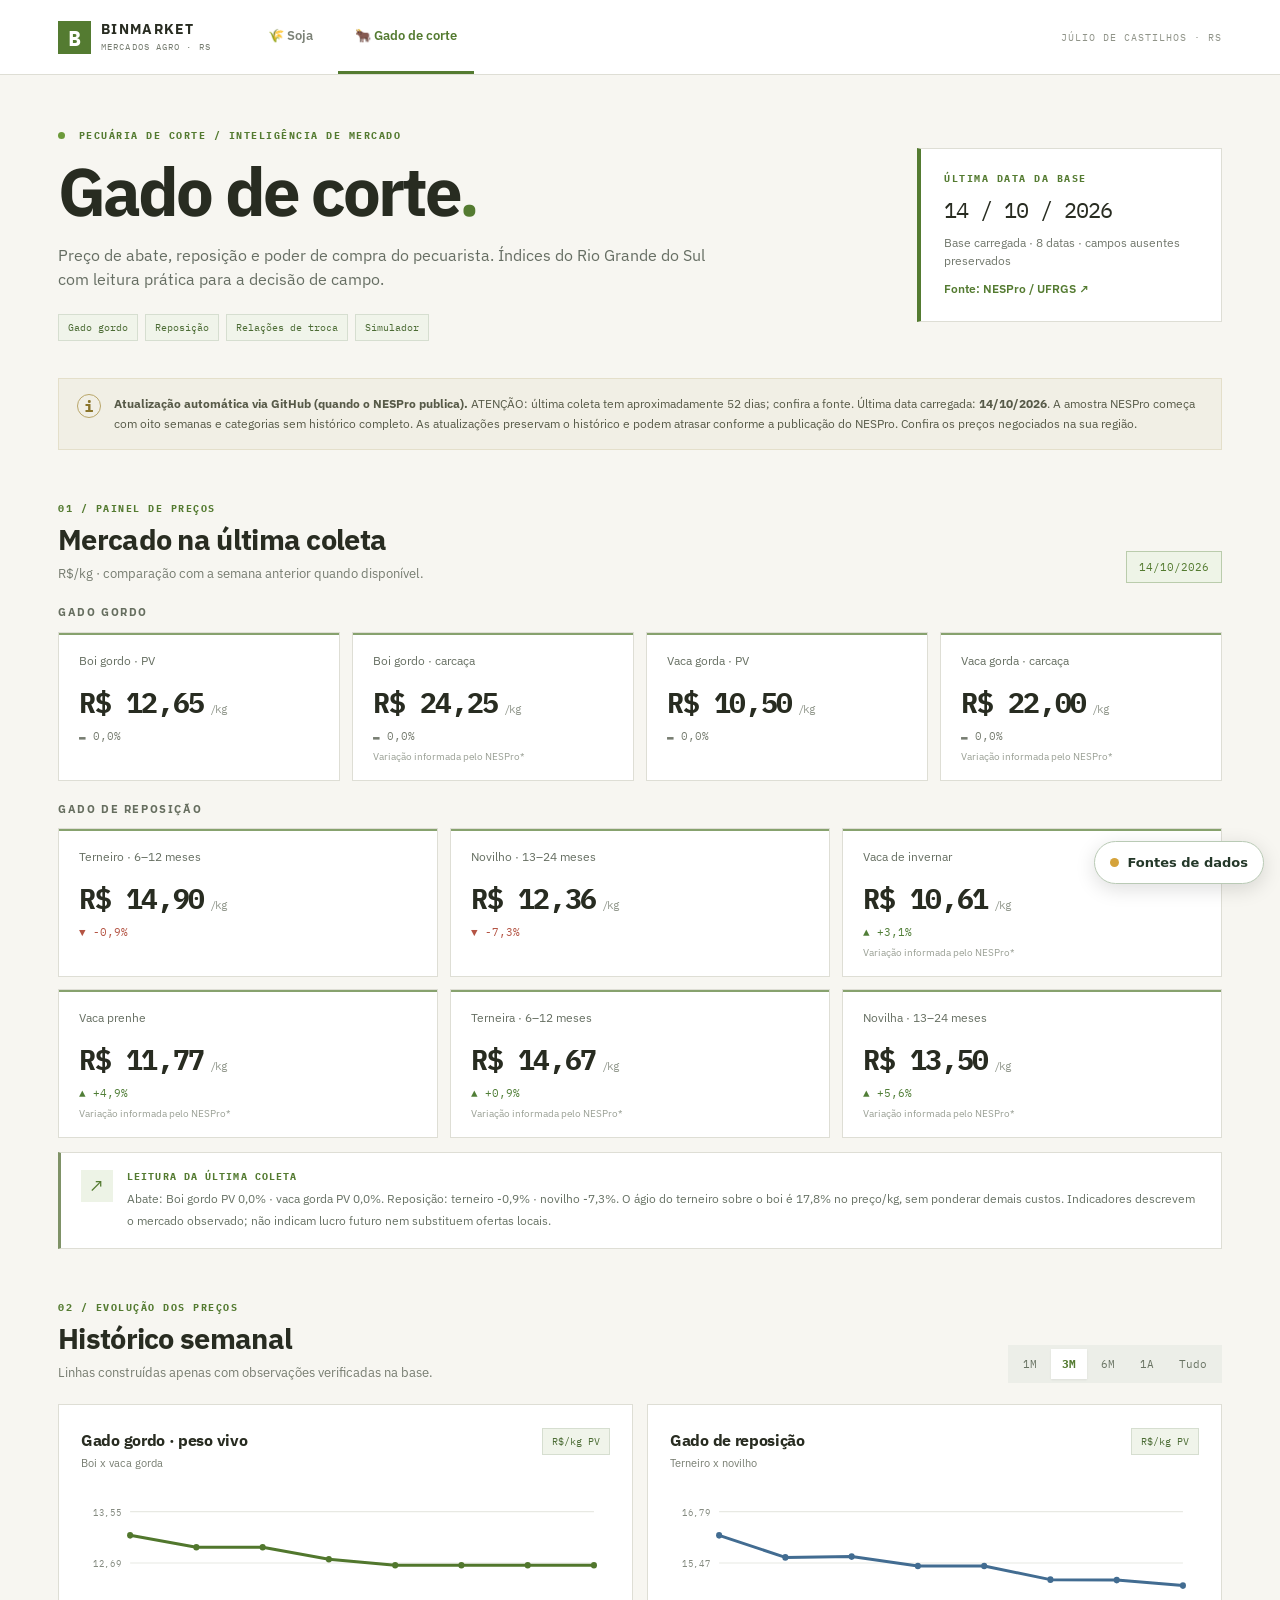
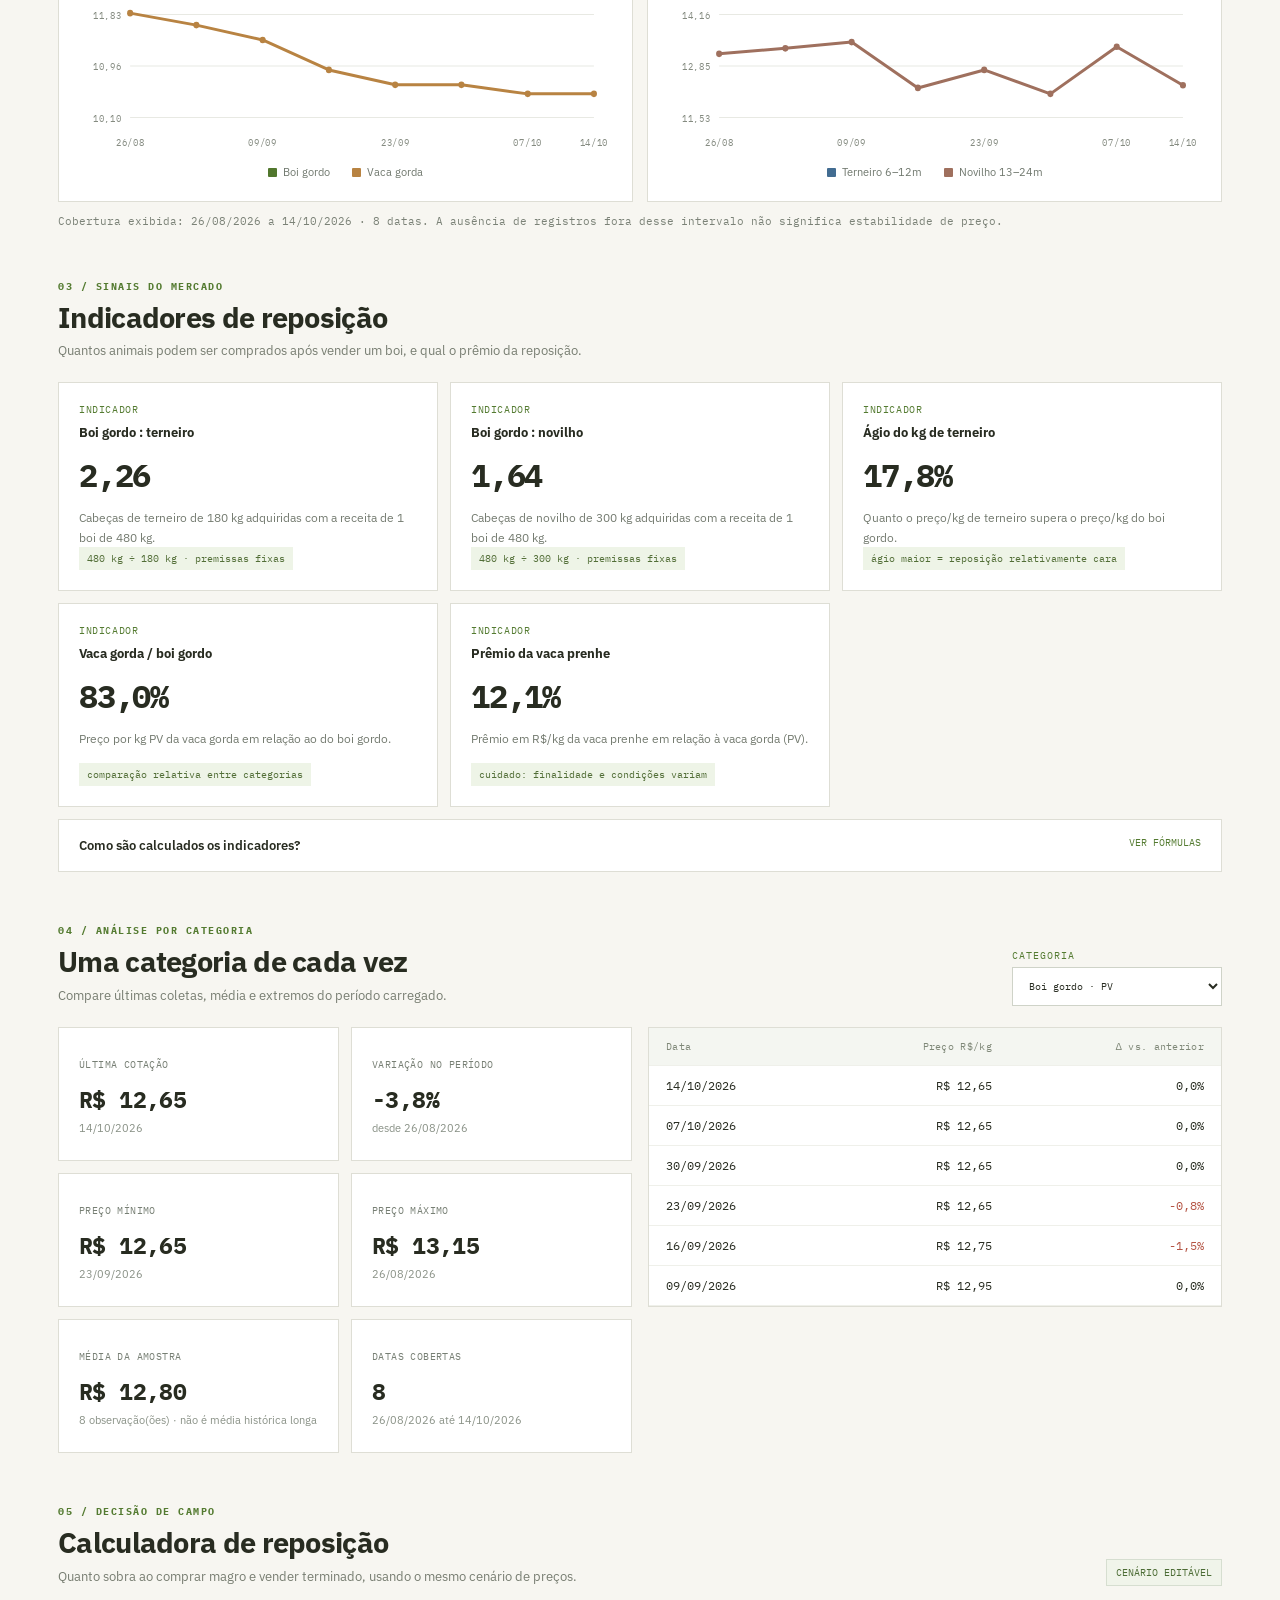
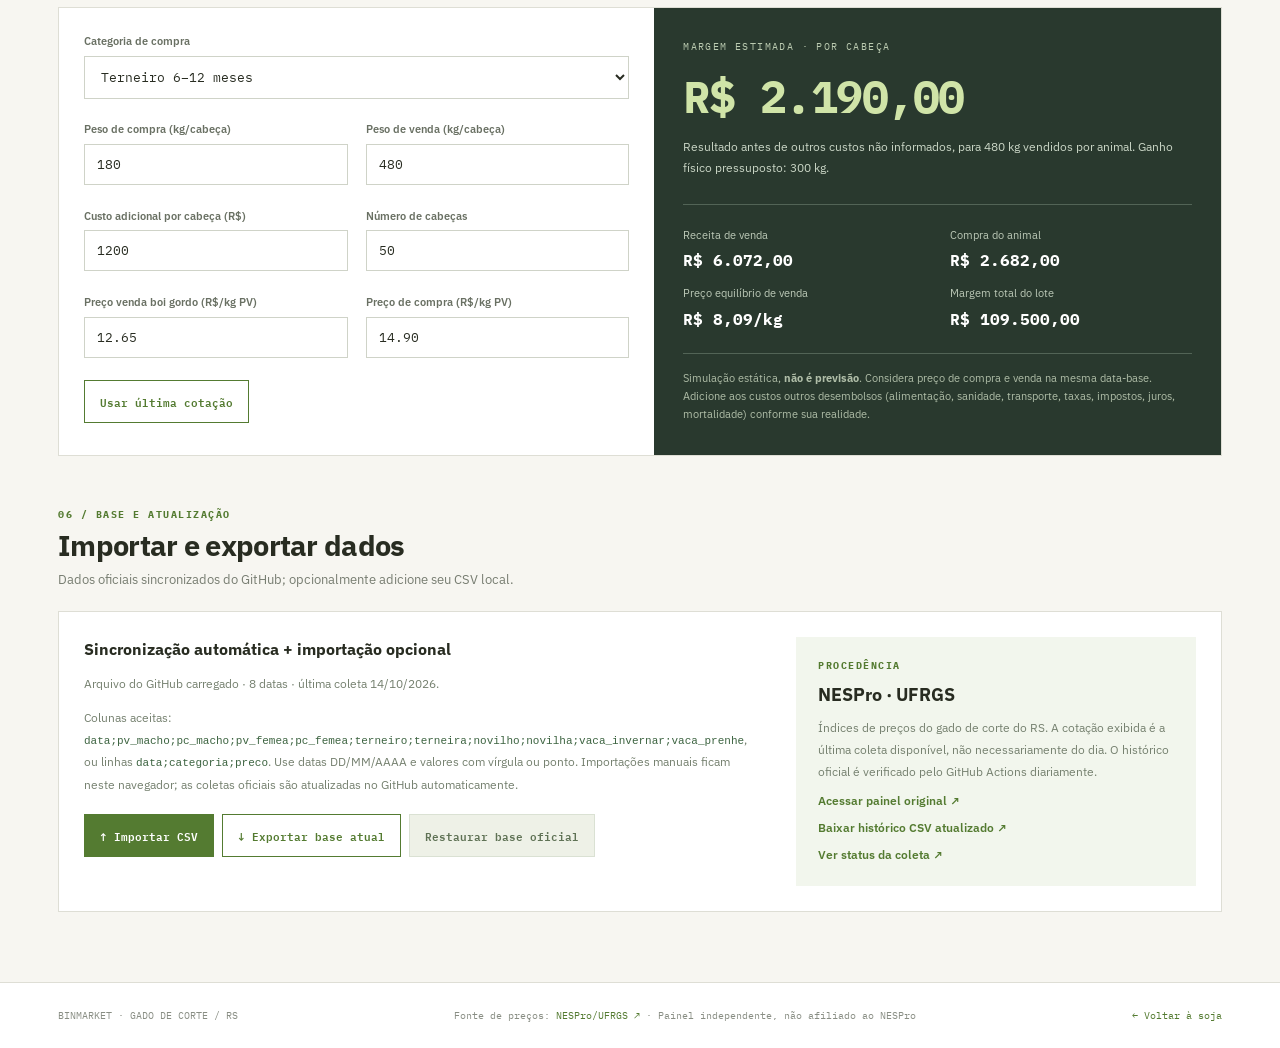
==== commit 4efbd358: "feat: exibir estado verificável das fontes no painel" ====
--- a/bovinos.html
+++ b/bovinos.html
@@ -44,4 +44,5 @@
 </main>
 <footer><div class="wrap footer-inner"><span>BINMARKET · GADO DE CORTE / RS</span><span>Fonte de preços: <a href="https://bovinos-indices.nesproufrgs.com/" target="_blank" rel="noopener noreferrer">NESPro/UFRGS ↗</a> · Painel independente, não afiliado ao NESPro</span><a href="index.html">← Voltar à soja</a></div></footer>
 <div id="chartTooltip" class="chart-tooltip" role="tooltip" hidden></div>
+<script src="assets/market-status.js" defer></script>
 </body></html>
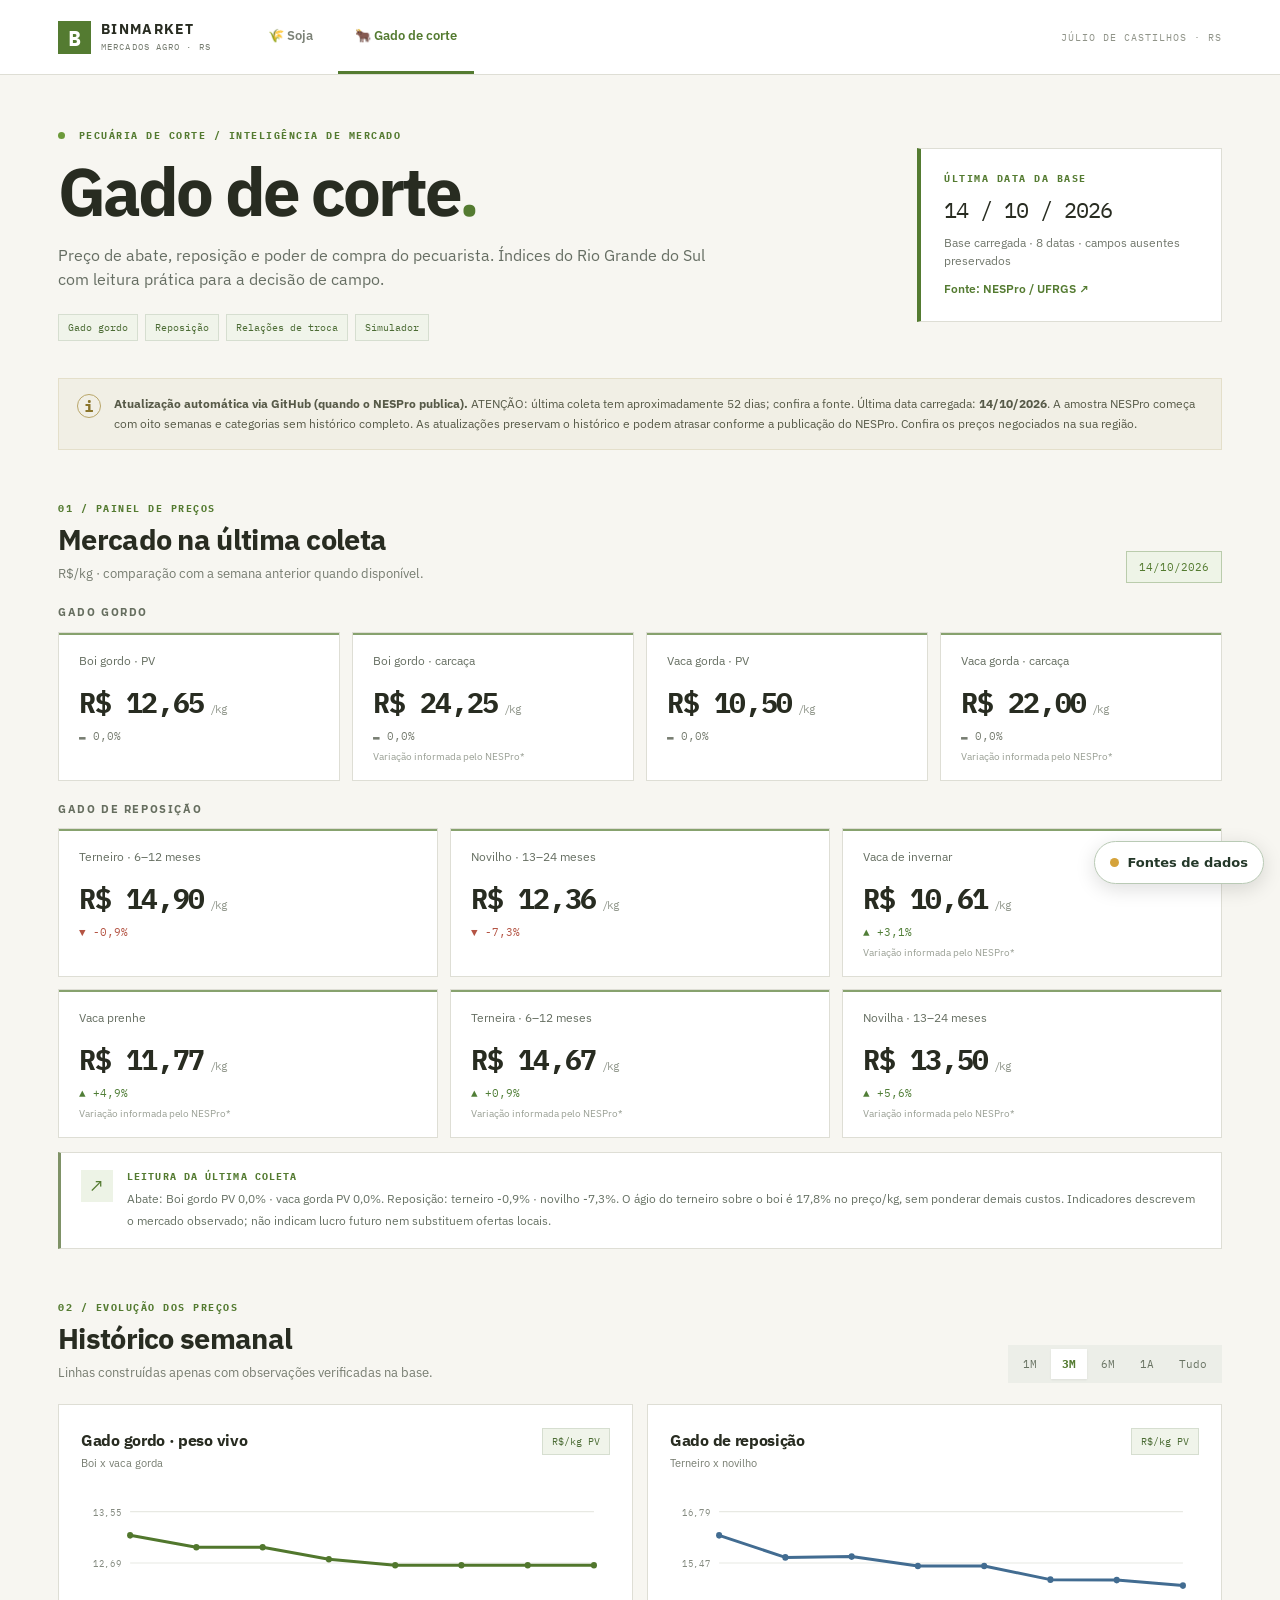
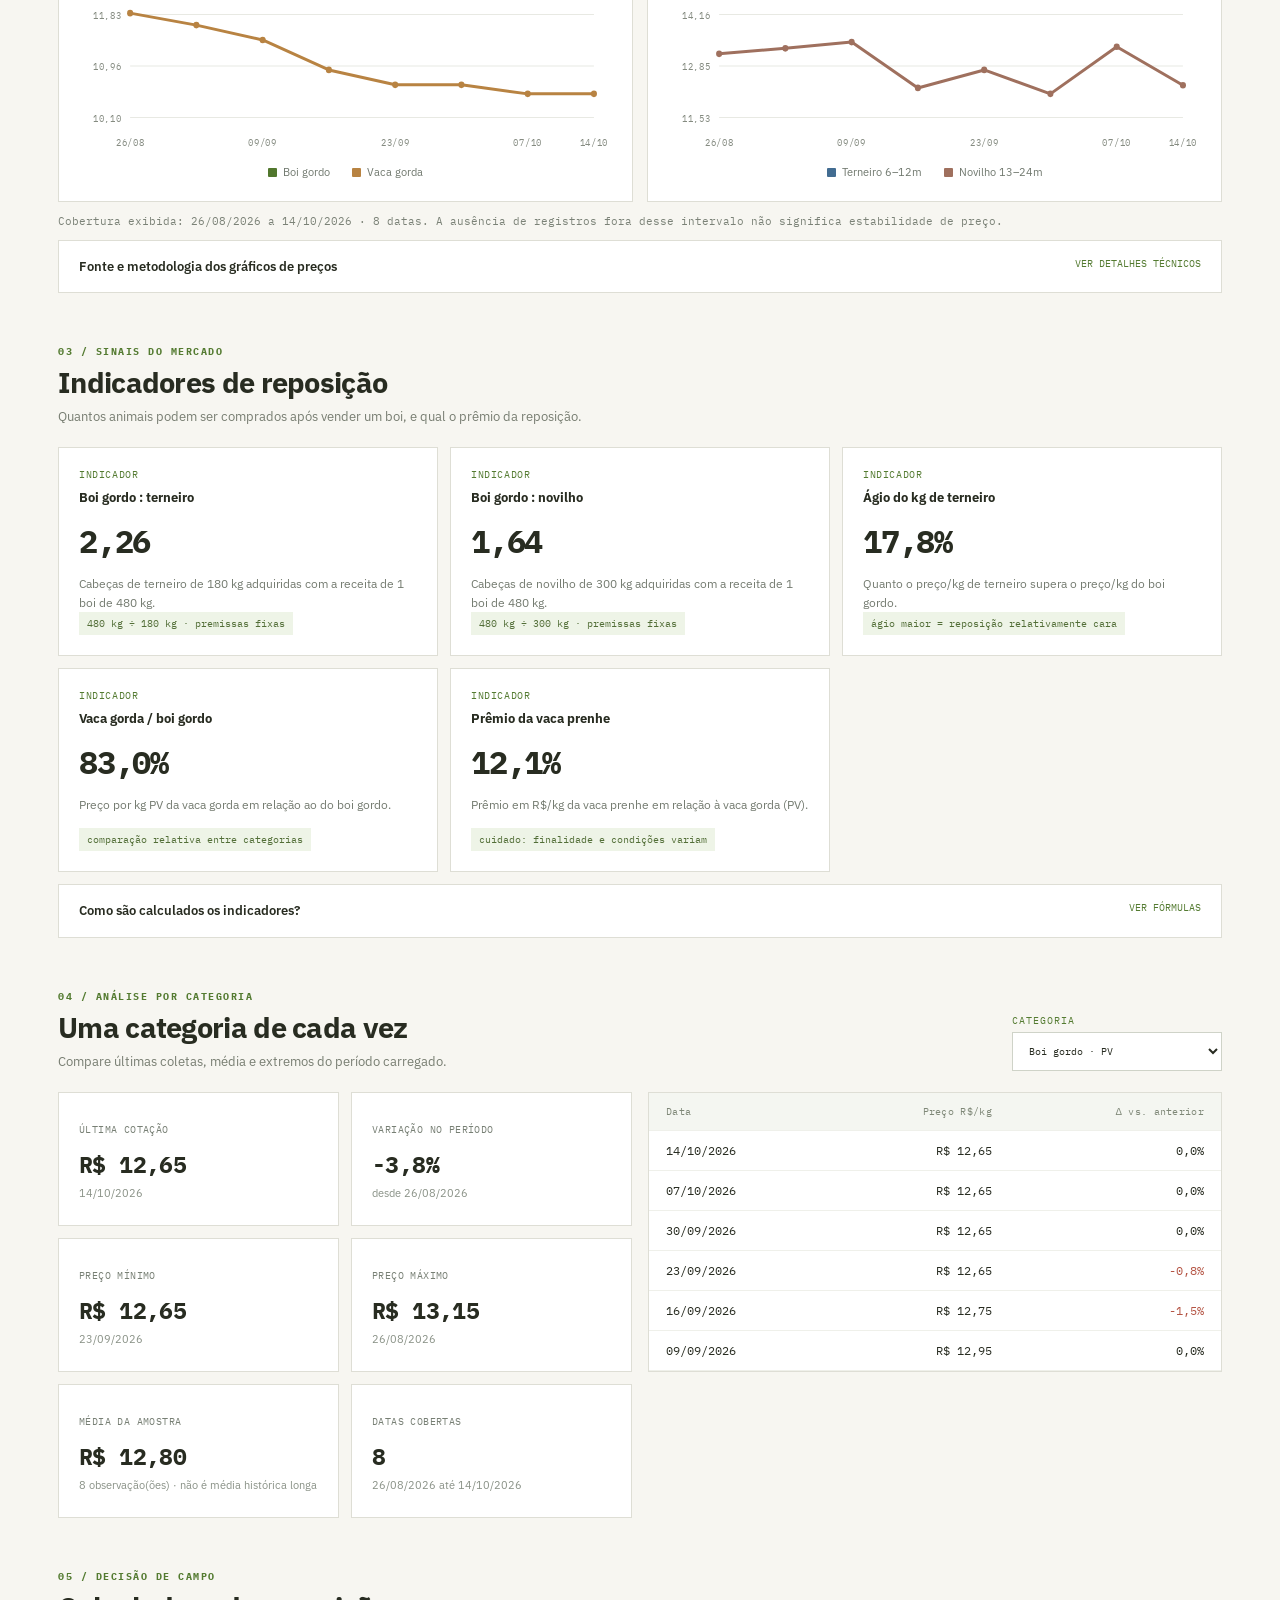
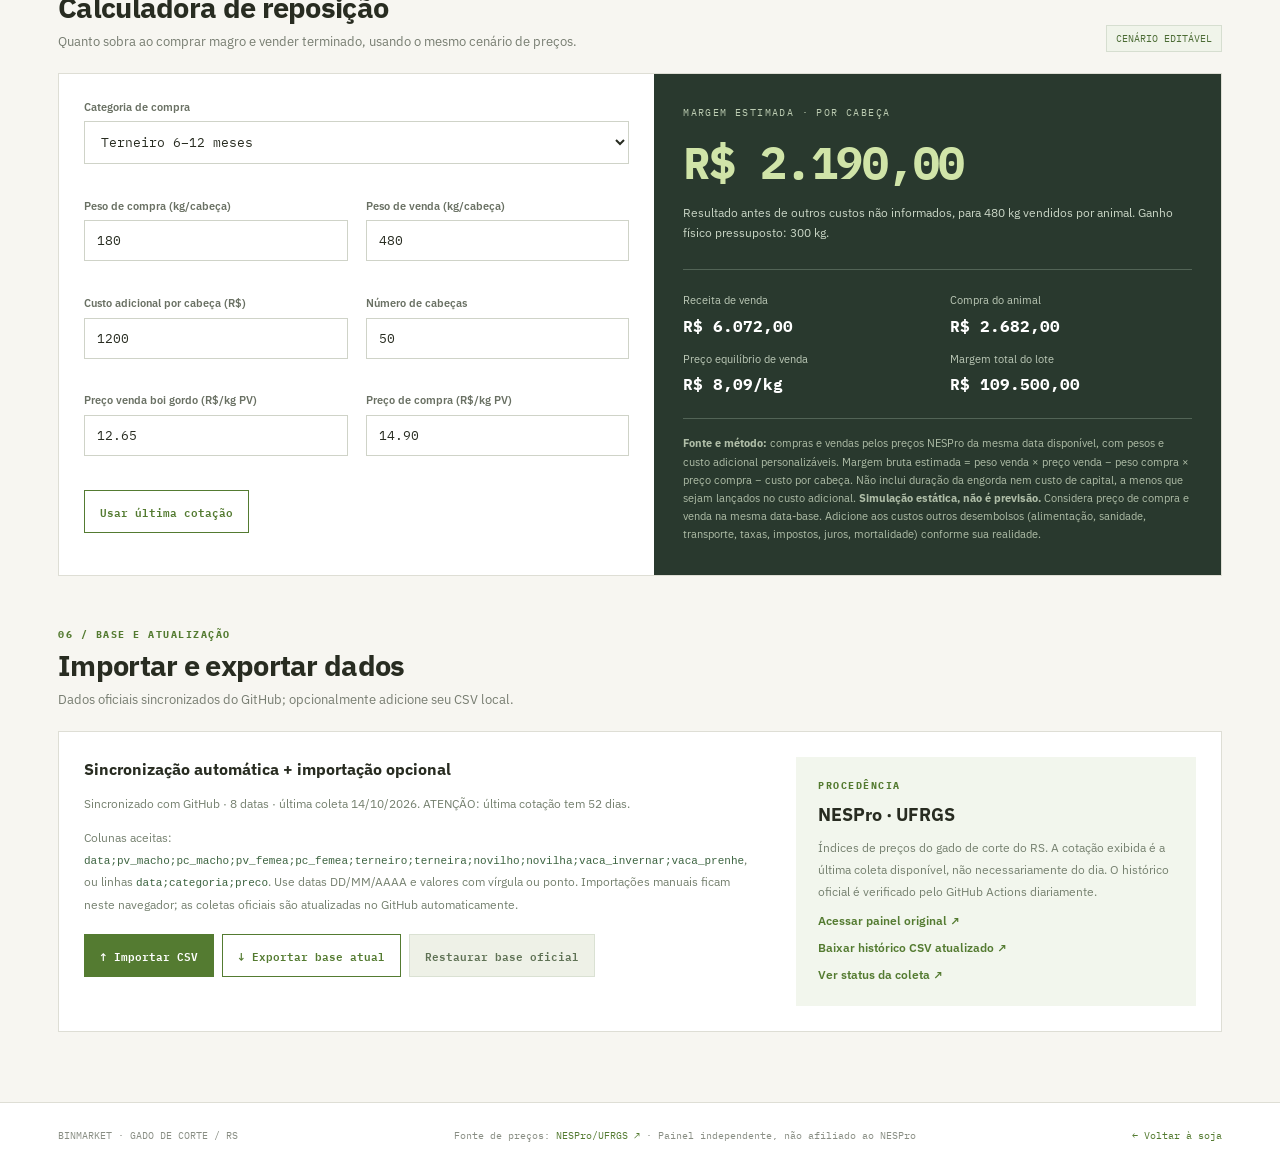
==== commit d42d1ca7: "Identificar origem e metodo dos graficos NESPro e calculo de reposicao sem remover detalhes" ====
--- a/bovinos.html
+++ b/bovinos.html
@@ -34,12 +34,20 @@
     <div class="section-head"><div><div class="section-index">02 / EVOLUÇÃO DOS PREÇOS</div><h2>Histórico semanal</h2><p>Linhas construídas apenas com observações verificadas na base.</p></div><div class="period-pills" role="group" aria-label="Período do gráfico"><button data-period="1" type="button">1M</button><button data-period="3" class="active" type="button">3M</button><button data-period="6" type="button">6M</button><button data-period="12" type="button">1A</button><button data-period="0" type="button">Tudo</button></div></div>
     <div class="chart-grid"><article class="chart-card"><div class="chart-heading"><div><h3>Gado gordo · peso vivo</h3><p>Boi x vaca gorda</p></div><span class="tag">R$/kg PV</span></div><div id="chartSlaughter" class="chart-wrap"></div><div class="legend"><span><i style="background:#51772d"></i>Boi gordo</span><span><i style="background:#b88342"></i>Vaca gorda</span></div></article><article class="chart-card"><div class="chart-heading"><div><h3>Gado de reposição</h3><p>Terneiro x novilho</p></div><span class="tag">R$/kg PV</span></div><div id="chartReplacement" class="chart-wrap"></div><div class="legend"><span><i style="background:#426c91"></i>Terneiro 6–12m</span><span><i style="background:#9f705e"></i>Novilho 13–24m</span></div></article></div>
     <div class="chart-foot" id="coverageNote"></div>
+    <details class="method"><summary>Fonte e metodologia dos gráficos de preços <span>VER DETALHES TÉCNICOS</span></summary>
+      <div class="method-body">
+        <p><b>Fonte e categoria:</b> NESPro/UFRGS, índices de bovinos do Rio Grande do Sul; gado gordo em peso vivo (PV) e reposição por categorias. <b>Unidade:</b> R$/kg PV. Valores de carcaça (PC) são independentes e não devem ser confundidos com PV.</p>
+        <p><b>Período:</b> cada ponto do gráfico corresponde a uma data de coleta semanal publicada, não a um preço diário interpolado. Filtros de 1, 3, 6 e 12 meses limitam a janela de datas disponíveis, sem inventar observações nos intervalos.</p>
+        <p><b>Metodologia:</b> séries ordenadas cronologicamente; comparação semanal = (cotação da semana ÷ cotação anterior − 1) × 100. Categorias sem observação histórica suficiente aparecem sem variação ou sem série, em vez de zero.</p>
+        <p><b>Atualização e confiabilidade:</b> a base <a href="data/bovinos/historico.csv" download>CSV publicada no GitHub</a> é consultada automaticamente. A data da cotação pode ser anterior à data da sincronização. Exportação histórica completa depende da disponibilidade da fonte.</p>
+      </div>
+    </details>
   </section>
   <section class="section" id="indicadores"><div class="section-head"><div><div class="section-index">03 / SINAIS DO MERCADO</div><h2>Indicadores de reposição</h2><p>Quantos animais podem ser comprados após vender um boi, e qual o prêmio da reposição.</p></div></div><div id="ratioCards" class="ratio-grid"></div>
     <details class="method"><summary>Como são calculados os indicadores? <span>VER FÓRMULAS</span></summary><div class="method-body"><p><b>Boi : terneiro</b> = (R$/kg boi × peso boi) ÷ (R$/kg terneiro × peso terneiro).</p><p><b>Boi : novilho</b> = (R$/kg boi × peso boi) ÷ (R$/kg novilho × peso novilho).</p><p><b>Ágio</b> = [(R$/kg terneiro ÷ R$/kg boi) − 1] × 100. <b>Vaca/boi</b> = (R$/kg vaca gorda ÷ R$/kg boi gordo) × 100.</p><p>São referências econômicas parciais: frete, impostos, comissão, perdas, ganho de peso e capital de giro podem alterar a vantagem real. Estes indicadores usam pesos de referência fixos (480, 180 e 300 kg); no simulador, você pode escolher outros pesos para seu negócio.</p></div></details>
   </section>
   <section class="section" id="detalhe"><div class="section-head"><div><div class="section-index">04 / ANÁLISE POR CATEGORIA</div><h2>Uma categoria de cada vez</h2><p>Compare últimas coletas, média e extremos do período carregado.</p></div><label class="select-box">CATEGORIA <select id="categorySelect"></select></label></div><div class="detail-grid"><div class="stat-grid" id="categoryStats"></div><div class="history-table-wrap"><table><thead><tr><th>Data</th><th>Preço R$/kg</th><th>Δ vs. anterior</th></tr></thead><tbody id="historyRows"></tbody></table></div></div></section>
-  <section class="section" id="simular"><div class="section-head"><div><div class="section-index">05 / DECISÃO DE CAMPO</div><h2>Calculadora de reposição</h2><p>Quanto sobra ao comprar magro e vender terminado, usando o mesmo cenário de preços.</p></div><span class="tag">CENÁRIO EDITÁVEL</span></div><div class="sim-shell"><div class="sim-form"><label>Categoria de compra<select id="simCategory"><option value="terneiro">Terneiro 6–12 meses</option><option value="novilho">Novilho 13–24 meses</option></select></label><label>Peso de compra (kg/cabeça)<input id="purchaseWeight" type="number" min="1" max="1000" step="1" value="180"></label><label>Peso de venda (kg/cabeça)<input id="saleWeight" type="number" min="1" max="1300" step="1" value="480"></label><label>Custo adicional por cabeça (R$)<input id="costHead" type="number" min="0" step="50" value="1200"></label><label>Número de cabeças<input id="heads" type="number" min="1" max="100000" step="1" value="50"></label><label>Preço venda boi gordo (R$/kg PV)<input id="salePrice" type="number" min="0.01" step="0.01" value="12.65"></label><label>Preço de compra (R$/kg PV)<input id="purchasePrice" type="number" min="0.01" step="0.01" value="14.90"></label><div class="sim-actions"><button id="resetPrices" type="button" class="btn-outline">Usar última cotação</button></div></div><div class="sim-result"><div class="result-label">MARGEM ESTIMADA · POR CABEÇA</div><div id="marginHead" class="result-number">—</div><p id="marginDescription"></p><div class="result-grid"><div><small>Receita de venda</small><strong id="revenueHead">—</strong></div><div><small>Compra do animal</small><strong id="purchaseHead">—</strong></div><div><small>Preço equilíbrio de venda</small><strong id="breakEven">—</strong></div><div><small>Margem total do lote</small><strong id="marginTotal">—</strong></div></div><div class="sim-note">Simulação estática, <b>não é previsão</b>. Considera preço de compra e venda na mesma data-base. Adicione aos custos outros desembolsos (alimentação, sanidade, transporte, taxas, impostos, juros, mortalidade) conforme sua realidade.</div></div></div></section>
+  <section class="section" id="simular"><div class="section-head"><div><div class="section-index">05 / DECISÃO DE CAMPO</div><h2>Calculadora de reposição</h2><p>Quanto sobra ao comprar magro e vender terminado, usando o mesmo cenário de preços.</p></div><span class="tag">CENÁRIO EDITÁVEL</span></div><div class="sim-shell"><div class="sim-form"><label>Categoria de compra<select id="simCategory"><option value="terneiro">Terneiro 6–12 meses</option><option value="novilho">Novilho 13–24 meses</option></select></label><label>Peso de compra (kg/cabeça)<input id="purchaseWeight" type="number" min="1" max="1000" step="1" value="180"></label><label>Peso de venda (kg/cabeça)<input id="saleWeight" type="number" min="1" max="1300" step="1" value="480"></label><label>Custo adicional por cabeça (R$)<input id="costHead" type="number" min="0" step="50" value="1200"></label><label>Número de cabeças<input id="heads" type="number" min="1" max="100000" step="1" value="50"></label><label>Preço venda boi gordo (R$/kg PV)<input id="salePrice" type="number" min="0.01" step="0.01" value="12.65"></label><label>Preço de compra (R$/kg PV)<input id="purchasePrice" type="number" min="0.01" step="0.01" value="14.90"></label><div class="sim-actions"><button id="resetPrices" type="button" class="btn-outline">Usar última cotação</button></div></div><div class="sim-result"><div class="result-label">MARGEM ESTIMADA · POR CABEÇA</div><div id="marginHead" class="result-number">—</div><p id="marginDescription"></p><div class="result-grid"><div><small>Receita de venda</small><strong id="revenueHead">—</strong></div><div><small>Compra do animal</small><strong id="purchaseHead">—</strong></div><div><small>Preço equilíbrio de venda</small><strong id="breakEven">—</strong></div><div><small>Margem total do lote</small><strong id="marginTotal">—</strong></div></div><div class="sim-note"><strong>Fonte e método:</strong> compras e vendas pelos preços NESPro da mesma data disponível, com pesos e custo adicional personalizáveis. Margem bruta estimada = peso venda × preço venda − peso compra × preço compra − custo por cabeça. Não inclui duração da engorda nem custo de capital, a menos que sejam lançados no custo adicional. <b>Simulação estática, não é previsão.</b> Considera preço de compra e venda na mesma data-base. Adicione aos custos outros desembolsos (alimentação, sanidade, transporte, taxas, impostos, juros, mortalidade) conforme sua realidade.</div></div></div></section>
   <section class="section" id="dados"><div class="section-head"><div><div class="section-index">06 / BASE E ATUALIZAÇÃO</div><h2>Importar e exportar dados</h2><p>Dados oficiais sincronizados do GitHub; opcionalmente adicione seu CSV local.</p></div></div><div class="import-panel"><div><h3>Sincronização automática + importação opcional</h3><p id="remoteUpdateStatus" role="status" aria-live="polite">Buscando histórico oficial no GitHub...</p><p>Colunas aceitas: <code>data;pv_macho;pc_macho;pv_femea;pc_femea;terneiro;terneira;novilho;novilha;vaca_invernar;vaca_prenhe</code>, ou linhas <code>data;categoria;preco</code>. Use datas DD/MM/AAAA e valores com vírgula ou ponto. Importações manuais ficam neste navegador; as coletas oficiais são atualizadas no GitHub automaticamente.</p><div class="button-bar"><label class="btn-primary file-btn">↑ Importar CSV<input type="file" id="csvInput" accept=".csv,text/csv,text/plain" hidden></label><button type="button" class="btn-outline" id="exportCsv">↓ Exportar base atual</button><button type="button" class="btn-soft" id="resetData">Restaurar base oficial</button></div><div id="importStatus" class="import-status" role="status" aria-live="polite"></div></div><aside class="source-box"><span class="source-head">PROCEDÊNCIA</span><strong>NESPro · UFRGS</strong><p>Índices de preços do gado de corte do RS. A cotação exibida é a última coleta disponível, não necessariamente do dia. O histórico oficial é verificado pelo GitHub Actions diariamente.</p><a href="https://bovinos-indices.nesproufrgs.com/" target="_blank" rel="noopener noreferrer">Acessar painel original ↗</a><a href="data/bovinos/historico.csv" download>Baixar histórico CSV atualizado ↗</a><a href="data/bovinos/atualizacao.json" target="_blank" rel="noopener">Ver status da coleta ↗</a></aside></div></section>
 </main>
 <footer><div class="wrap footer-inner"><span>BINMARKET · GADO DE CORTE / RS</span><span>Fonte de preços: <a href="https://bovinos-indices.nesproufrgs.com/" target="_blank" rel="noopener noreferrer">NESPro/UFRGS ↗</a> · Painel independente, não afiliado ao NESPro</span><a href="index.html">← Voltar à soja</a></div></footer>
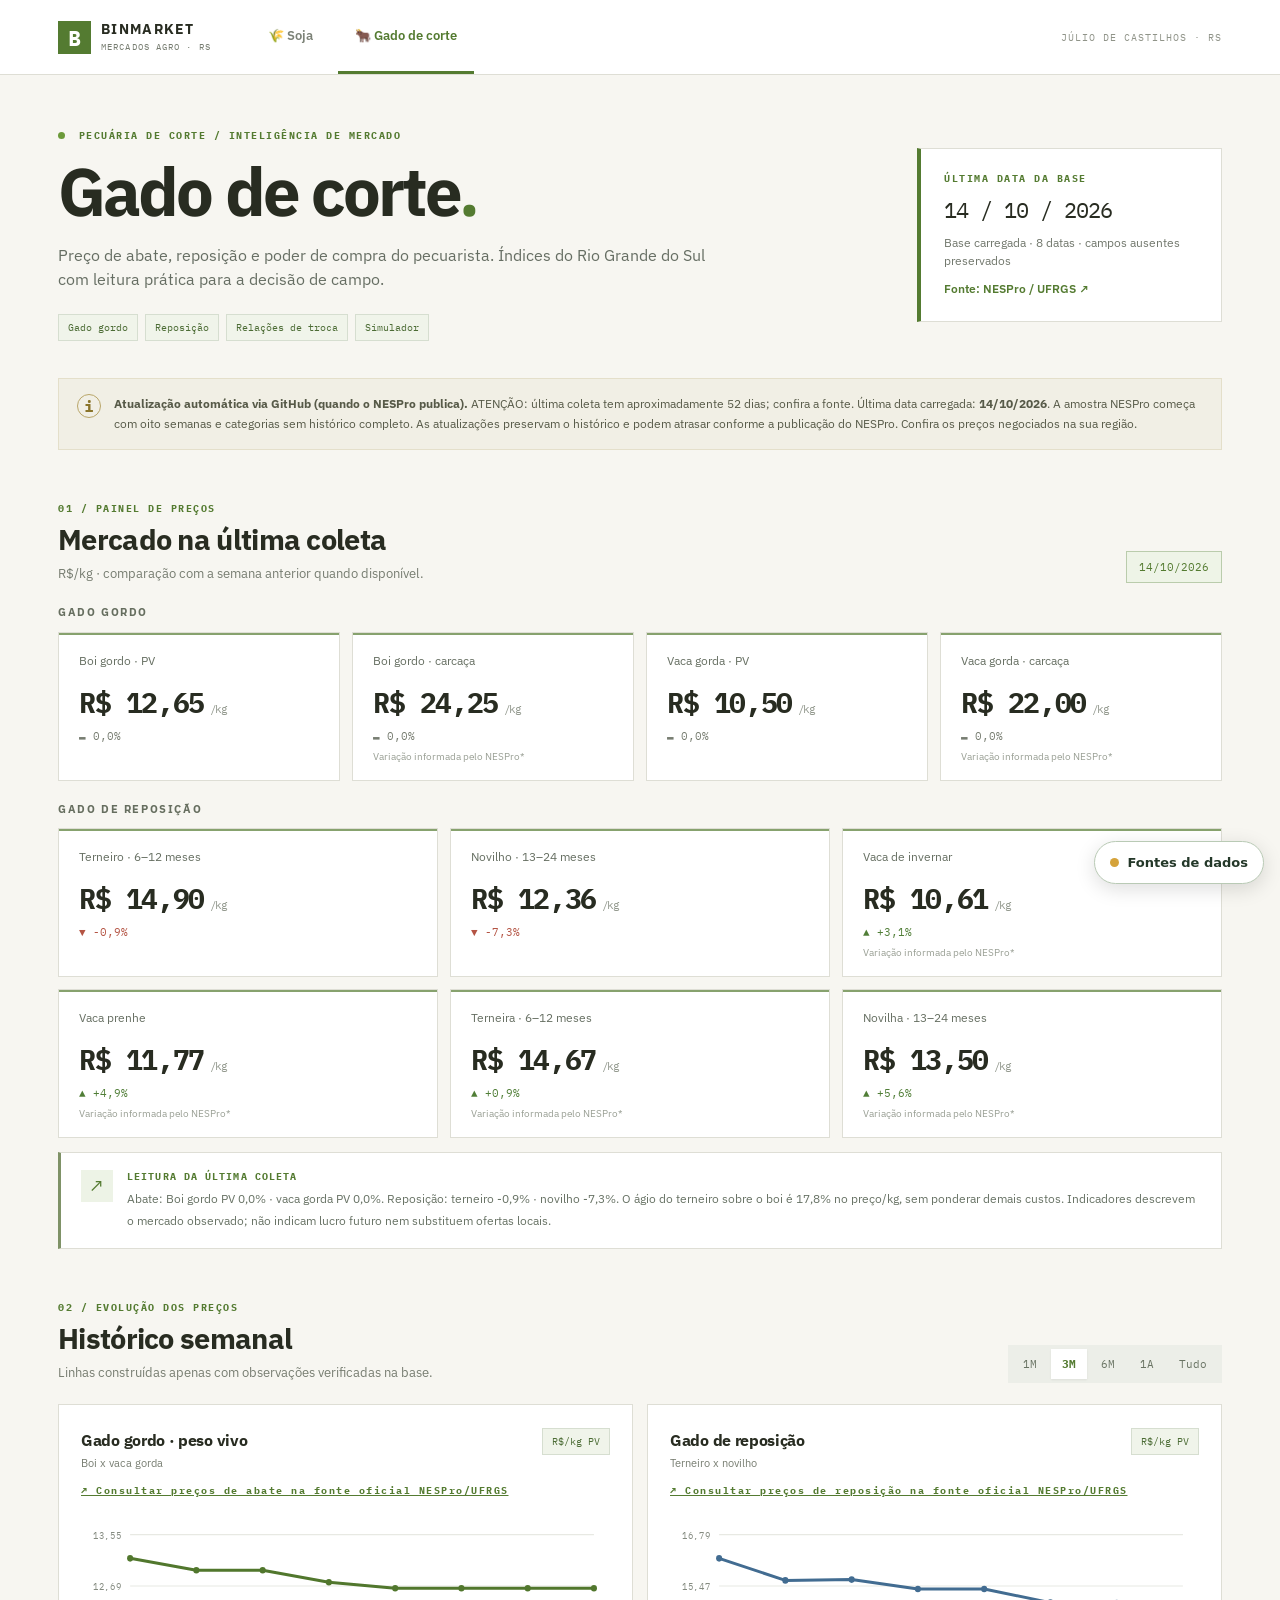
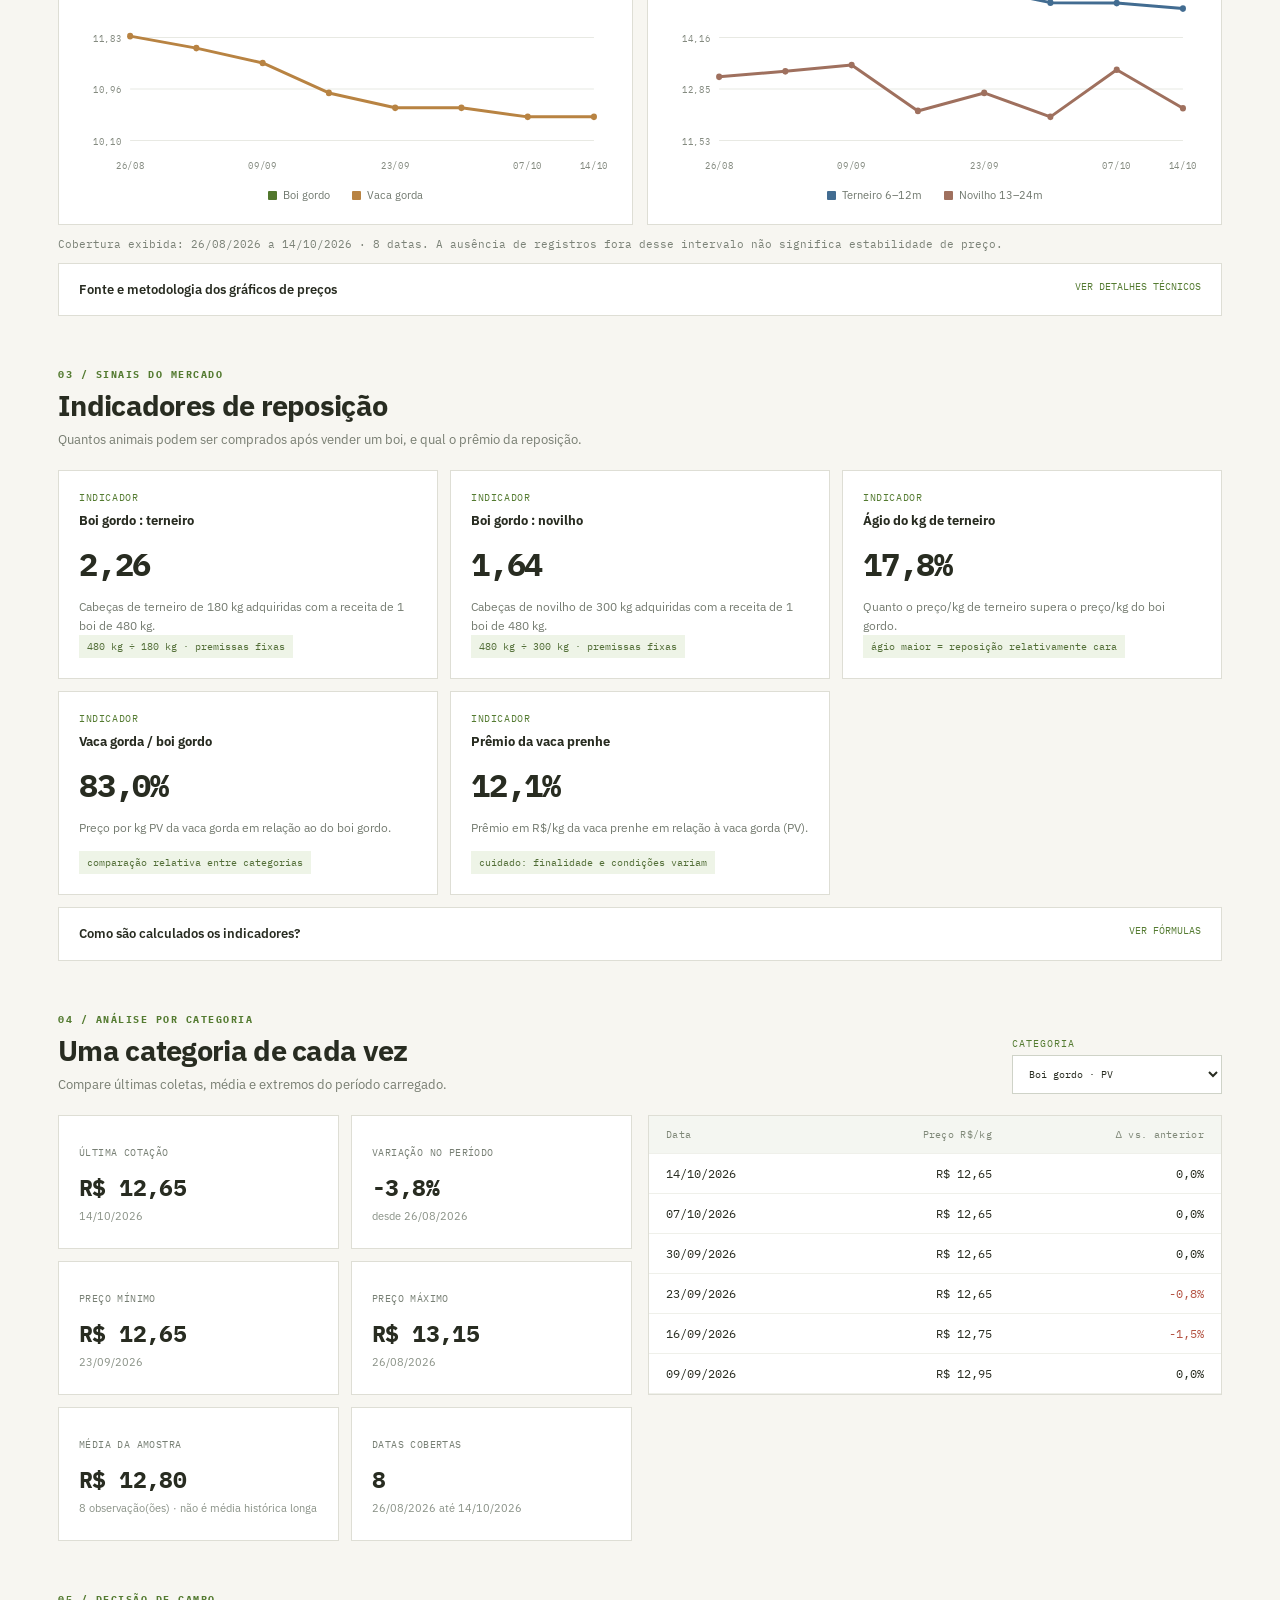
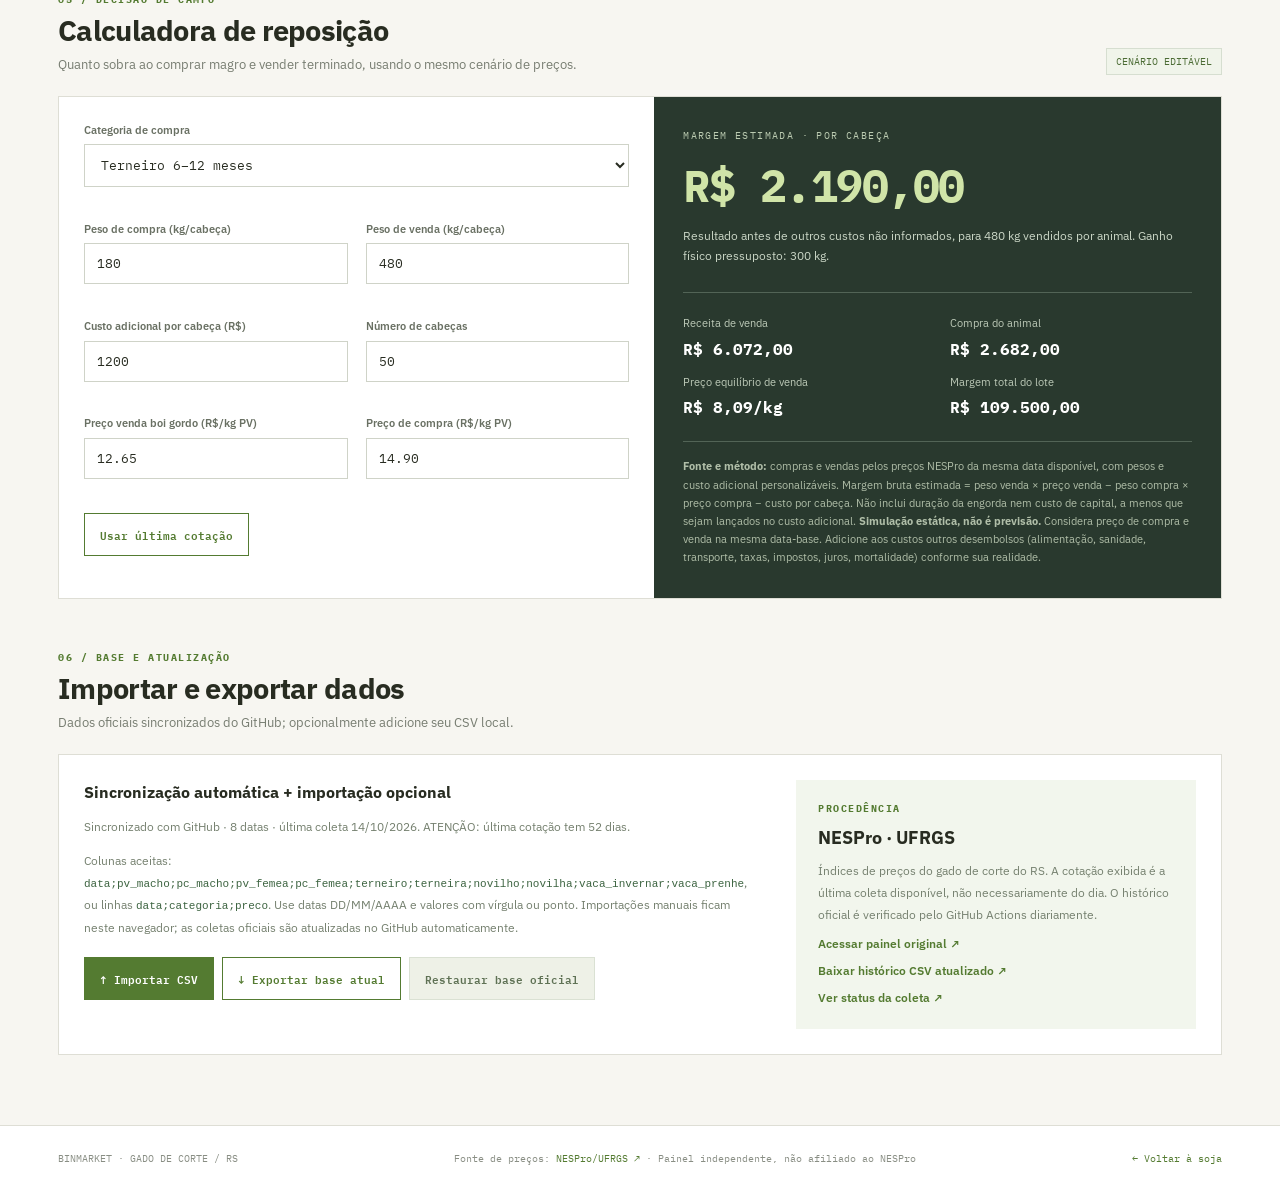
==== commit 0d5493c2: "Adicionar acesso oficial NESPro ao lado de cada grafico bovino" ====
--- a/bovinos.html
+++ b/bovinos.html
@@ -32,7 +32,7 @@
   </section>
   <section class="section" id="serie">
     <div class="section-head"><div><div class="section-index">02 / EVOLUÇÃO DOS PREÇOS</div><h2>Histórico semanal</h2><p>Linhas construídas apenas com observações verificadas na base.</p></div><div class="period-pills" role="group" aria-label="Período do gráfico"><button data-period="1" type="button">1M</button><button data-period="3" class="active" type="button">3M</button><button data-period="6" type="button">6M</button><button data-period="12" type="button">1A</button><button data-period="0" type="button">Tudo</button></div></div>
-    <div class="chart-grid"><article class="chart-card"><div class="chart-heading"><div><h3>Gado gordo · peso vivo</h3><p>Boi x vaca gorda</p></div><span class="tag">R$/kg PV</span></div><div id="chartSlaughter" class="chart-wrap"></div><div class="legend"><span><i style="background:#51772d"></i>Boi gordo</span><span><i style="background:#b88342"></i>Vaca gorda</span></div></article><article class="chart-card"><div class="chart-heading"><div><h3>Gado de reposição</h3><p>Terneiro x novilho</p></div><span class="tag">R$/kg PV</span></div><div id="chartReplacement" class="chart-wrap"></div><div class="legend"><span><i style="background:#426c91"></i>Terneiro 6–12m</span><span><i style="background:#9f705e"></i>Novilho 13–24m</span></div></article></div>
+    <div class="chart-grid"><article class="chart-card"><div class="chart-heading"><div><h3>Gado gordo · peso vivo</h3><p>Boi x vaca gorda</p></div><span class="tag">R$/kg PV</span></div><div class="source-head" style="margin:10px 0 5px"><a href="https://bovinos-indices.nesproufrgs.com/" target="_blank" rel="noopener noreferrer">↗ Consultar preços de abate na fonte oficial NESPro/UFRGS</a></div><div id="chartSlaughter" class="chart-wrap"></div><div class="legend"><span><i style="background:#51772d"></i>Boi gordo</span><span><i style="background:#b88342"></i>Vaca gorda</span></div></article><article class="chart-card"><div class="chart-heading"><div><h3>Gado de reposição</h3><p>Terneiro x novilho</p></div><span class="tag">R$/kg PV</span></div><div class="source-head" style="margin:10px 0 5px"><a href="https://bovinos-indices.nesproufrgs.com/" target="_blank" rel="noopener noreferrer">↗ Consultar preços de reposição na fonte oficial NESPro/UFRGS</a></div><div id="chartReplacement" class="chart-wrap"></div><div class="legend"><span><i style="background:#426c91"></i>Terneiro 6–12m</span><span><i style="background:#9f705e"></i>Novilho 13–24m</span></div></article></div>
     <div class="chart-foot" id="coverageNote"></div>
     <details class="method"><summary>Fonte e metodologia dos gráficos de preços <span>VER DETALHES TÉCNICOS</span></summary>
       <div class="method-body">
